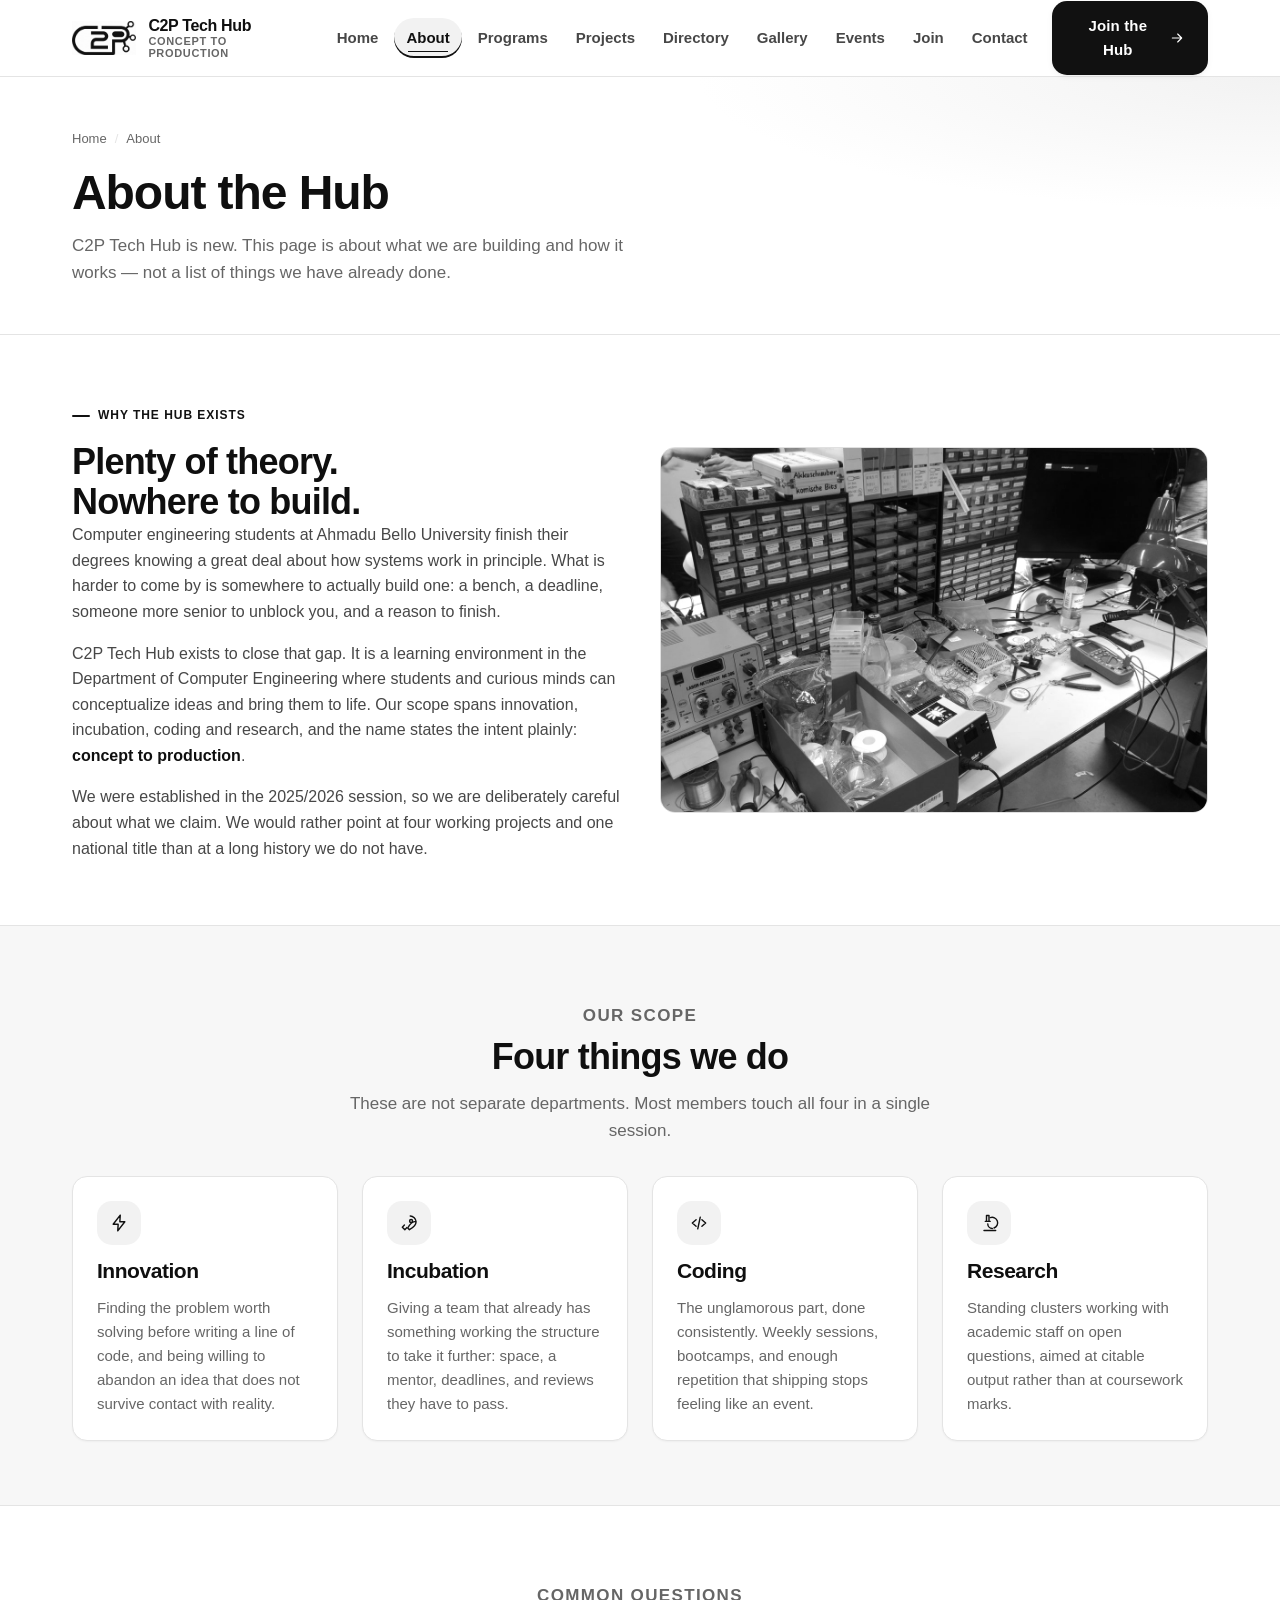
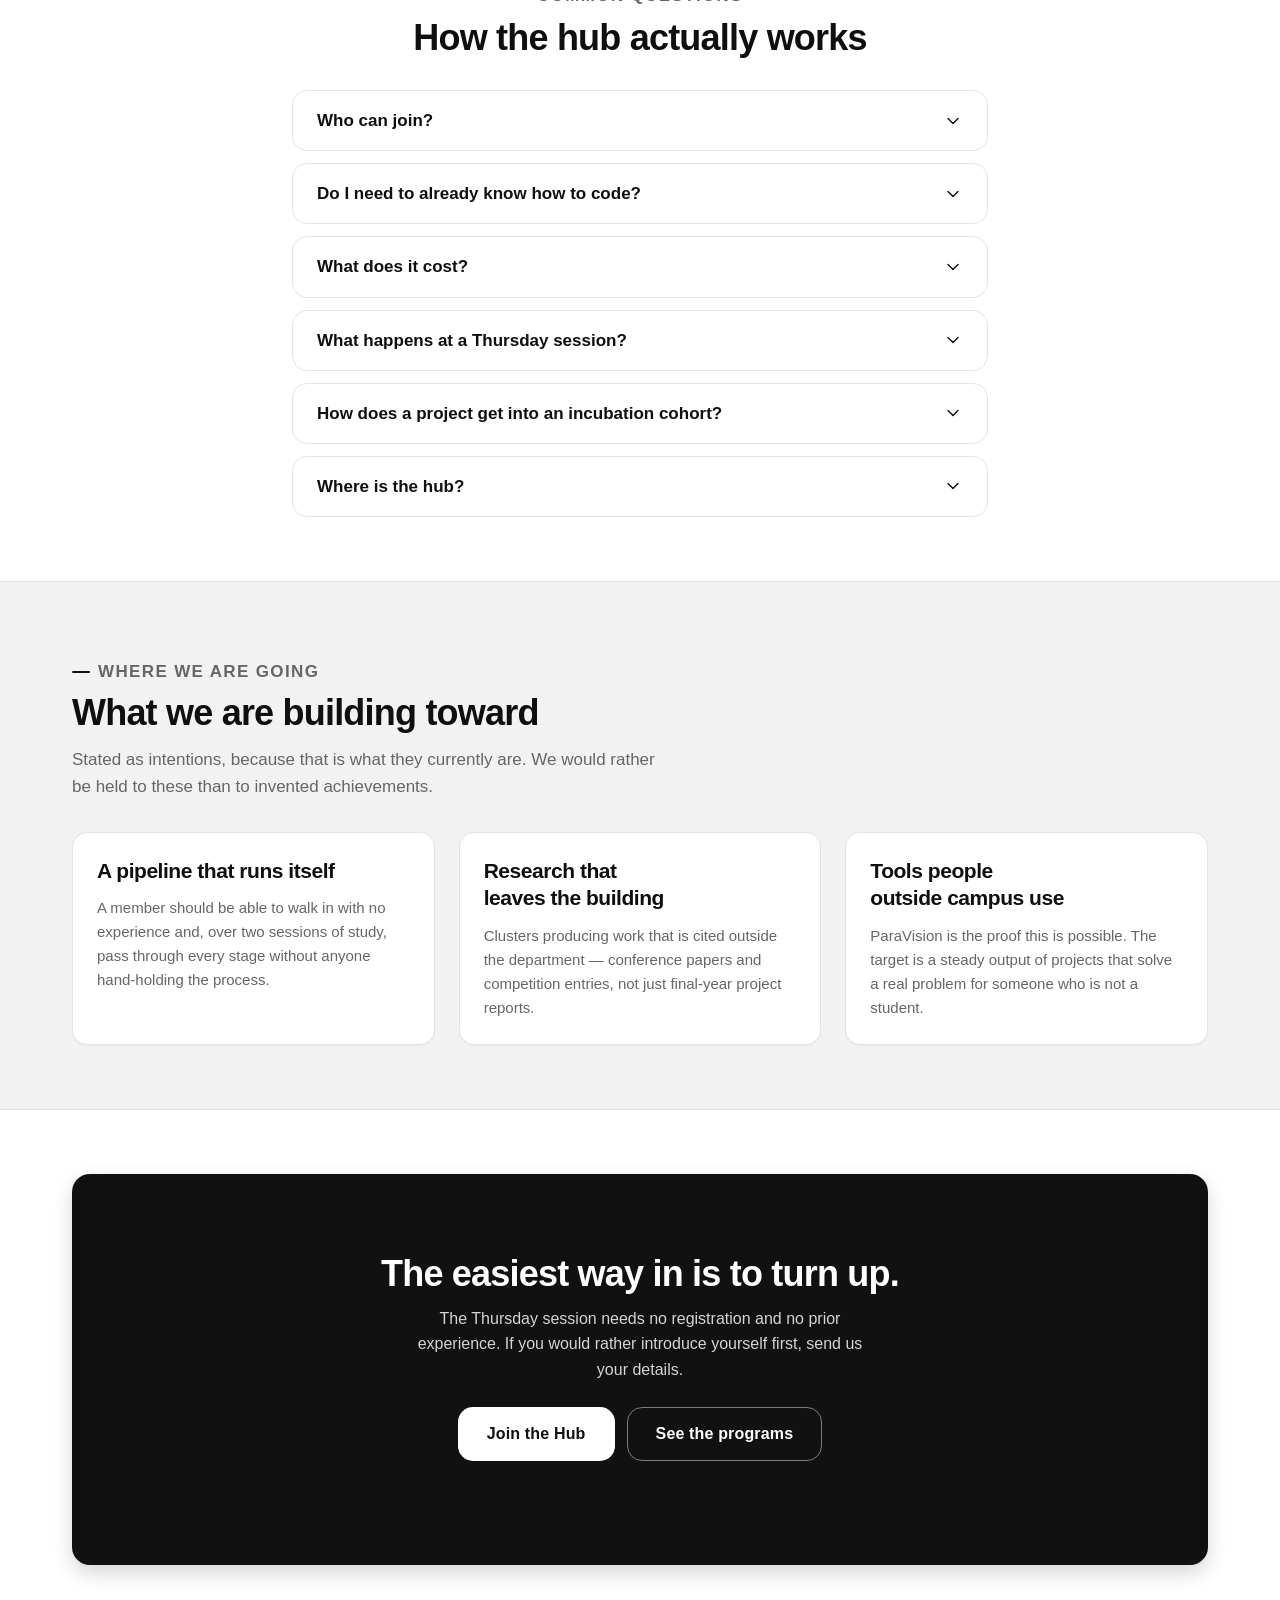
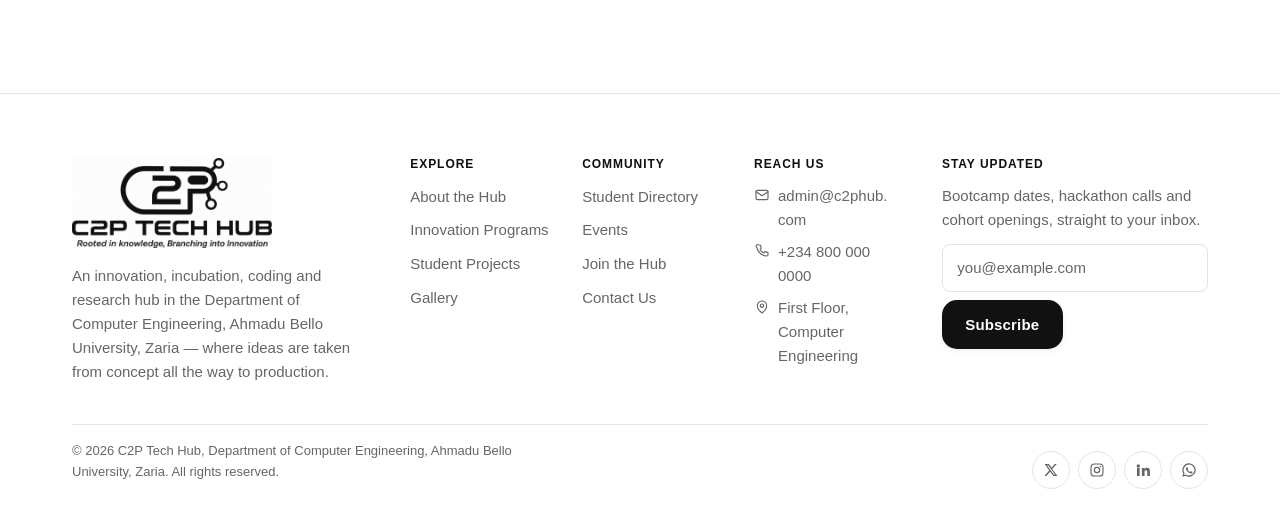
==== c2p-hub/about.html @ 89e0822b "done with my part" ====
<!DOCTYPE html>
<html lang="en">
<head>
  <meta charset="utf-8">
  <meta name="viewport" content="width=device-width, initial-scale=1">
  <title>About the Hub | C2P Tech Hub &mdash; Concept to Production</title>
  <meta name="description" content="C2P Tech Hub is a newly established innovation, incubation, coding and research hub in the Department of Computer Engineering, Ahmadu Bello University, Zaria. Here is what we are building and how it works.">
  <meta name="author" content="C2P Tech Hub, Department of Computer Engineering, Ahmadu Bello University, Zaria">
  <meta name="theme-color" content="#111111">
  <link rel="icon" href="assets/images/C2PLOGO-mark-mono.png" type="image/png">
  <link rel="stylesheet" href="assets/css/reset.css">
  <link rel="stylesheet" href="assets/css/main.css">
  <link rel="stylesheet" href="assets/css/responsive.css">

  <!-- The one permitted script element: a declarative ld+json data island, not executable code. -->
  <script type="application/ld+json">
  {
    "@context": "https://schema.org",
    "@type": "AboutPage",
    "name": "About the C2P Tech Hub",
    "url": "https://c2phub.com/about.html",
    "description": "What the C2P Tech Hub is, why it exists, and how membership works.",
    "isPartOf": {
      "@type": "WebSite",
      "name": "C2P Tech Hub",
      "url": "https://c2phub.com/"
    },
    "about": {
      "@type": "EducationalOrganization",
      "name": "C2P Tech Hub",
      "alternateName": "Concept to Production Tech Hub",
      "foundingDate": "2025-10-17",
      "slogan": "Rooted in knowledge, Branching into Innovation",
      "email": "admin@c2phub.com",
      "parentOrganization": {
        "@type": "CollegeOrUniversity",
        "name": "Ahmadu Bello University, Zaria"
      },
      "address": {
        "@type": "PostalAddress",
        "streetAddress": "Department of Computer Engineering, First Floor",
        "addressLocality": "Zaria",
        "addressRegion": "Kaduna State",
        "addressCountry": "NG"
      }
    }
  }
  </script>
</head>

<body>
  <a class="skip-link" href="#main">Skip to main content</a>

  <!-- ====================== SHARED HEADER / NAVIGATION ====================== -->
  <header class="site-header">
    <div class="container header-inner">

      <a class="brand" href="index.html">
        <img class="brand-mark" src="assets/images/C2PLOGO-mark-mono.png"
             alt="C2P Tech Hub logo mark" width="320" height="169">
        <span class="brand-text">
          <span class="brand-name">C2P Tech Hub</span>
          <span class="brand-tagline">Concept to Production</span>
        </span>
      </a>

      <input class="nav-toggle" type="checkbox" id="nav-toggle">
      <label class="nav-toggle-label" for="nav-toggle">
        <svg class="icon icon-open" viewBox="0 0 24 24" aria-hidden="true" focusable="false">
          <path d="M4 7h16M4 12h16M4 17h16"/>
        </svg>
        <svg class="icon icon-close" viewBox="0 0 24 24" aria-hidden="true" focusable="false">
          <path d="M6 6l12 12M18 6L6 18"/>
        </svg>
        <span class="sr-only">Show or hide the main menu</span>
      </label>

      <nav class="site-nav" aria-label="Primary">
        <ul class="nav-list">
          <li><a class="nav-link" href="index.html">Home</a></li>
          <li><a class="nav-link" href="about.html" aria-current="page">About</a></li>
          <li><a class="nav-link" href="programs.html">Programs</a></li>
          <li><a class="nav-link" href="projects.html">Projects</a></li>
          <li><a class="nav-link" href="directory.html">Directory</a></li>
          <li><a class="nav-link" href="gallery.html">Gallery</a></li>
          <li><a class="nav-link" href="events.html">Events</a></li>
          <li><a class="nav-link" href="join.html">Join</a></li>
          <li><a class="nav-link" href="contact.html">Contact</a></li>
        </ul>
      </nav>

      <a class="btn btn-primary header-cta" href="join.html">
        Join the Hub
        <svg class="icon icon--sm" viewBox="0 0 24 24" aria-hidden="true" focusable="false">
          <path d="M5 12h14M13 6l6 6-6 6"/>
        </svg>
      </a>

    </div>
  </header>

  <main id="main">

    <!-- ============================ PAGE BANNER ============================ -->
    <section class="page-banner" aria-labelledby="page-title">
      <div class="container">
        <nav class="breadcrumb" aria-label="Breadcrumb">
          <ol>
            <li><a href="index.html">Home</a></li>
            <li aria-current="page">About</li>
          </ol>
        </nav>
        <h1 id="page-title">About the Hub</h1>
        <p>
          C2P Tech Hub is new. This page is about what we are building and how it
          works &mdash; not a list of things we have already done.
        </p>
      </div>
    </section>

    <!-- ============================ WHY WE EXIST ============================ -->
    <section class="section" aria-labelledby="why-title">
      <div class="container">
        <div class="split">

          <div class="prose">
            <p class="eyebrow">Why the hub exists</p>
            <h2 id="why-title">Plenty of theory. Nowhere to build.</h2>
            <p>
              Computer engineering students at Ahmadu Bello University finish their
              degrees knowing a great deal about how systems work in principle. What
              is harder to come by is somewhere to actually build one: a bench, a
              deadline, someone more senior to unblock you, and a reason to finish.
            </p>
            <p>
              C2P Tech Hub exists to close that gap. It is a learning environment in
              the Department of Computer Engineering where students and curious minds
              can conceptualize ideas and bring them to life. Our scope spans
              innovation, incubation, coding and research, and the name states the
              intent plainly: <strong>concept to production</strong>.
            </p>
            <p>
              We were established in the 2025/2026 session, so we are deliberately
              careful about what we claim. We would rather point at four working
              projects and one national title than at a long history we do not have.
            </p>
          </div>

          <figure class="feature__media">
            <img loading="lazy" decoding="async" src="assets/images/gallery/gallery-workspace-01.jpg"
                 alt="The C2P Tech Hub workspace on the first floor of the Computer Engineering building, with project benches and shared screens"
                 width="1200" height="800">
          </figure>

        </div>
      </div>
    </section>

    <!-- ============================= FOUR PILLARS ============================= -->
    <section class="section section--sunken" aria-labelledby="pillars-title">
      <div class="container">

        <div class="section-head">
          <p class="eyebrow">Our scope</p>
          <h2 id="pillars-title">Four things we do</h2>
          <p>These are not separate departments. Most members touch all four in a single session.</p>
        </div>

        <div class="grid grid--4">

          <article class="card">
            <div class="card__head">
              <span class="icon-plate" aria-hidden="true">
                <svg class="icon" viewBox="0 0 24 24" focusable="false">
                  <path d="M13.5 2.5L5 13.5h6L10.5 21.5 19 10.5h-6z"/>
                </svg>
              </span>
            </div>
            <h3>Innovation</h3>
            <p>Finding the problem worth solving before writing a line of code, and being willing to abandon an idea that does not survive contact with reality.</p>
          </article>

          <article class="card">
            <div class="card__head">
              <span class="icon-plate" aria-hidden="true">
                <svg class="icon" viewBox="0 0 24 24" focusable="false">
                  <path d="M13.5 3.5c3.4 0 7 3.6 7 7 0 4.5-5.2 8-8 9.5l-2-2c1.5-2.8 5-8 9.5-8"/>
                  <circle cx="14.5" cy="9.5" r="1.8"/>
                  <path d="M6.5 14.5L4 17l3 3 2.5-2.5"/>
                </svg>
              </span>
            </div>
            <h3>Incubation</h3>
            <p>Giving a team that already has something working the structure to take it further: space, a mentor, deadlines, and reviews they have to pass.</p>
          </article>

          <article class="card">
            <div class="card__head">
              <span class="icon-plate" aria-hidden="true">
                <svg class="icon" viewBox="0 0 24 24" focusable="false">
                  <path d="M8.5 8L4 12l4.5 4M15.5 8l4.5 4-4.5 4M13.5 5l-3 14"/>
                </svg>
              </span>
            </div>
            <h3>Coding</h3>
            <p>The unglamorous part, done consistently. Weekly sessions, bootcamps, and enough repetition that shipping stops feeling like an event.</p>
          </article>

          <article class="card">
            <div class="card__head">
              <span class="icon-plate" aria-hidden="true">
                <svg class="icon" viewBox="0 0 24 24" focusable="false">
                  <path d="M9 3h3v7H9zM7.5 10h6M6 21h14"/>
                  <path d="M10.5 13a5.5 5.5 0 0 0 5.5 5.5"/>
                  <path d="M13.5 5.5A6.5 6.5 0 0 1 18 18"/>
                </svg>
              </span>
            </div>
            <h3>Research</h3>
            <p>Standing clusters working with academic staff on open questions, aimed at citable output rather than at coursework marks.</p>
          </article>

        </div>

      </div>
    </section>

    <!-- ====================== ACCORDION: HOW IT WORKS ====================== -->
    <section class="section" aria-labelledby="faq-title">
      <div class="container container--narrow">

        <div class="section-head">
          <p class="eyebrow">Common questions</p>
          <h2 id="faq-title">How the hub actually works</h2>
        </div>

        <!-- CSS-only component 2 of 4: native <details>/<summary> accordion, no JavaScript. -->
        <div class="accordion">

          <details class="accordion__item">
            <summary class="accordion__summary">
              Who can join?
              <svg class="icon chevron" viewBox="0 0 24 24" aria-hidden="true" focusable="false">
                <path d="M6 9l6 6 6-6"/>
              </svg>
            </summary>
            <div class="accordion__panel">
              <p>
                Any student of Ahmadu Bello University, at any level from 100L
                upward. The hub sits inside the Department of Computer Engineering
                but membership is not restricted to it &mdash; we currently have
                members from Computer Science, Electrical and Electronics
                Engineering, and Mechatronics Engineering.
              </p>
            </div>
          </details>

          <details class="accordion__item">
            <summary class="accordion__summary">
              Do I need to already know how to code?
              <svg class="icon chevron" viewBox="0 0 24 24" aria-hidden="true" focusable="false">
                <path d="M6 9l6 6 6-6"/>
              </svg>
            </summary>
            <div class="accordion__panel">
              <p>
                No. The introductory bootcamp tracks assume nothing, and the weekly
                Thursday session has no prerequisite at all. What we do ask for is
                that you keep turning up &mdash; consistency matters far more here
                than what you already know.
              </p>
            </div>
          </details>

          <details class="accordion__item">
            <summary class="accordion__summary">
              What does it cost?
              <svg class="icon chevron" viewBox="0 0 24 24" aria-hidden="true" focusable="false">
                <path d="M6 9l6 6 6-6"/>
              </svg>
            </summary>
            <div class="accordion__panel">
              <p>
                Membership is free. Development boards and shared machines are
                provided for bootcamps and are used in pairs. If a project needs
                components beyond what the hub stocks, that is discussed with the
                team and the department case by case.
              </p>
            </div>
          </details>

          <details class="accordion__item">
            <summary class="accordion__summary">
              What happens at a Thursday session?
              <svg class="icon chevron" viewBox="0 0 24 24" aria-hidden="true" focusable="false">
                <path d="M6 9l6 6 6-6"/>
              </svg>
            </summary>
            <div class="accordion__panel">
              <p>
                Very little ceremony. People arrive, say what they are stuck on, and
                get on with it. Some members are working through problem sets, some
                are pairing on a project, and senior members move between tables. It
                runs for two hours and there is no register.
              </p>
            </div>
          </details>

          <details class="accordion__item">
            <summary class="accordion__summary">
              How does a project get into an incubation cohort?
              <svg class="icon chevron" viewBox="0 0 24 24" aria-hidden="true" focusable="false">
                <path d="M6 9l6 6 6-6"/>
              </svg>
            </summary>
            <div class="accordion__panel">
              <p>
                You need something that already works, however roughly, and a team
                that will still be there in four months. Most cohort places go to
                teams that did well at a hackathon or finished a strong bootcamp
                project. Eight teams are taken per cohort, and places are lost if
                milestone reviews are missed.
              </p>
            </div>
          </details>

          <details class="accordion__item">
            <summary class="accordion__summary">
              Where is the hub?
              <svg class="icon chevron" viewBox="0 0 24 24" aria-hidden="true" focusable="false">
                <path d="M6 9l6 6 6-6"/>
              </svg>
            </summary>
            <div class="accordion__panel">
              <p>
                First floor of the Department of Computer Engineering, Ahmadu Bello
                University, Zaria. Full directions and contact details are on the
                <a class="text-link" href="contact.html">contact page</a>.
              </p>
            </div>
          </details>

        </div>

      </div>
    </section>

    <!-- ========================== WHAT WE ARE BUILDING ========================== -->
    <section class="section section--tinted" aria-labelledby="building-title">
      <div class="container">

        <div class="section-head section-head--left">
          <p class="eyebrow">Where we are going</p>
          <h2 id="building-title">What we are building toward</h2>
          <p>
            Stated as intentions, because that is what they currently are. We would
            rather be held to these than to invented achievements.
          </p>
        </div>

        <div class="grid grid--3">

          <article class="card">
            <h3>A pipeline that runs itself</h3>
            <p>A member should be able to walk in with no experience and, over two sessions of study, pass through every stage without anyone hand-holding the process.</p>
          </article>

          <article class="card">
            <h3>Research that leaves the building</h3>
            <p>Clusters producing work that is cited outside the department &mdash; conference papers and competition entries, not just final-year project reports.</p>
          </article>

          <article class="card">
            <h3>Tools people outside campus use</h3>
            <p>ParaVision is the proof this is possible. The target is a steady output of projects that solve a real problem for someone who is not a student.</p>
          </article>

        </div>

      </div>
    </section>

    <!-- ============================= CTA BAND ============================= -->
    <section class="section" aria-labelledby="cta-title">
      <div class="container">
        <div class="cta-band">
          <h2 id="cta-title">The easiest way in is to turn up.</h2>
          <p>
            The Thursday session needs no registration and no prior experience. If
            you would rather introduce yourself first, send us your details.
          </p>
          <p class="cluster">
            <a class="btn btn-inverse btn--lg" href="join.html">Join the Hub</a>
            <a class="btn btn-outline-inverse btn--lg" href="programs.html">See the programs</a>
          </p>
        </div>
      </div>
    </section>

  </main>

  <!-- ============================ SHARED FOOTER ============================ -->
  <footer class="site-footer">
    <div class="container">

      <div class="footer-top">

        <div class="footer-brand">
          <a href="index.html">
            <img class="footer-logo" src="assets/images/C2PLOGO-mono.png"
                 alt="C2P Tech Hub &mdash; Rooted in knowledge, Branching into Innovation"
                 width="900" height="405">
          </a>
          <p>
            An innovation, incubation, coding and research hub in the Department
            of Computer Engineering, Ahmadu Bello University, Zaria &mdash; where
            ideas are taken from concept all the way to production.
          </p>
        </div>

        <div class="footer-nav-groups">

          <div class="footer-group">
            <h2>Explore</h2>
            <ul>
              <li><a href="about.html">About the Hub</a></li>
              <li><a href="programs.html">Innovation Programs</a></li>
              <li><a href="projects.html">Student Projects</a></li>
              <li><a href="gallery.html">Gallery</a></li>
            </ul>
          </div>

          <div class="footer-group">
            <h2>Community</h2>
            <ul>
              <li><a href="directory.html">Student Directory</a></li>
              <li><a href="events.html">Events</a></li>
              <li><a href="join.html">Join the Hub</a></li>
              <li><a href="contact.html">Contact Us</a></li>
            </ul>
          </div>

          <div class="footer-group">
            <h2>Reach Us</h2>
            <ul>
              <li>
                <a href="mailto:admin@c2phub.com">
                  <svg class="icon icon--sm" viewBox="0 0 24 24" aria-hidden="true" focusable="false">
                    <rect x="3" y="5" width="18" height="14" rx="2"/>
                    <path d="M3 7l9 6 9-6"/>
                  </svg>
                  admin@c2phub.com
                </a>
              </li>
              <li>
                <a href="tel:+2348000000000">
                  <svg class="icon icon--sm" viewBox="0 0 24 24" aria-hidden="true" focusable="false">
                    <path d="M6.5 3h3l1.5 5-2 1.5a12 12 0 0 0 5.5 5.5L16 13l5 1.5v3a2 2 0 0 1-2.2 2A16.5 16.5 0 0 1 4 6.2 2 2 0 0 1 6.5 3z"/>
                  </svg>
                  +234 800 000 0000
                </a>
              </li>
              <li>
                <a href="contact.html">
                  <svg class="icon icon--sm" viewBox="0 0 24 24" aria-hidden="true" focusable="false">
                    <path d="M12 21s7-5.6 7-11a7 7 0 1 0-14 0c0 5.4 7 11 7 11z"/>
                    <circle cx="12" cy="10" r="2.5"/>
                  </svg>
                  First Floor, Computer Engineering
                </a>
              </li>
            </ul>
          </div>

        </div>

        <div class="footer-subscribe">
          <h2>Stay Updated</h2>
          <p>Bootcamp dates, hackathon calls and cohort openings, straight to your inbox.</p>
          <form class="inline-form" action="mailto:admin@c2phub.com" method="post"
                enctype="text/plain" aria-label="Subscribe to C2P Tech Hub updates">
            <label class="sr-only" for="footer-email">Your email address</label>
            <input class="input" type="email" id="footer-email" name="subscriber_email"
                   placeholder="you@example.com" required>
            <button class="btn btn-primary" type="submit">Subscribe</button>
          </form>
        </div>

      </div>

      <div class="footer-bottom">
        <p>&copy; 2026 C2P Tech Hub, Department of Computer Engineering, Ahmadu Bello University, Zaria. All rights reserved.</p>

        <ul class="social-list">
          <li>
            <a href="https://x.com/c2ptechhub" title="C2P Tech Hub on X">
              <span class="sr-only">C2P Tech Hub on X (placeholder handle)</span>
              <svg class="icon icon--sm icon--filled" viewBox="0 0 24 24" aria-hidden="true" focusable="false">
                <path d="M17.5 3h3.1l-6.8 7.8L21.8 21h-6.2l-4.9-6.3L5.1 21H2l7.3-8.3L2.4 3h6.4l4.4 5.8L17.5 3zm-1.1 16.1h1.7L7.7 4.8H5.9l10.5 14.3z"/>
              </svg>
            </a>
          </li>
          <li>
            <a href="https://instagram.com/c2ptechhub" title="C2P Tech Hub on Instagram">
              <span class="sr-only">C2P Tech Hub on Instagram (placeholder handle)</span>
              <svg class="icon icon--sm" viewBox="0 0 24 24" aria-hidden="true" focusable="false">
                <rect x="3" y="3" width="18" height="18" rx="5"/>
                <circle cx="12" cy="12" r="4"/>
                <circle cx="17.2" cy="6.8" r="1.1" fill="currentColor" stroke="none"/>
              </svg>
            </a>
          </li>
          <li>
            <a href="https://linkedin.com/company/c2p-tech-hub" title="C2P Tech Hub on LinkedIn">
              <span class="sr-only">C2P Tech Hub on LinkedIn (placeholder handle)</span>
              <svg class="icon icon--sm icon--filled" viewBox="0 0 24 24" aria-hidden="true" focusable="false">
                <path d="M4.98 3.5a2.5 2.5 0 1 1 0 5 2.5 2.5 0 0 1 0-5zM3 9h4v12H3V9zm7 0h3.8v1.7h.05c.53-.95 1.83-1.95 3.77-1.95 4.03 0 4.78 2.5 4.78 5.76V21h-4v-5.6c0-1.34-.03-3.06-1.9-3.06-1.9 0-2.2 1.45-2.2 2.96V21h-4V9z"/>
              </svg>
            </a>
          </li>
          <li>
            <a href="https://wa.me/2348000000000" title="C2P Tech Hub on WhatsApp">
              <span class="sr-only">C2P Tech Hub on WhatsApp (placeholder number)</span>
              <svg class="icon icon--sm icon--filled" viewBox="0 0 24 24" aria-hidden="true" focusable="false">
                <path d="M12 2a10 10 0 0 0-8.6 15.05L2 22l5.1-1.33A10 10 0 1 0 12 2zm0 1.9a8.1 8.1 0 1 1-4.13 15.07l-.3-.18-3.02.79.8-2.94-.19-.31A8.1 8.1 0 0 1 12 3.9zm-3.1 4.1c-.16 0-.42.06-.64.3-.22.24-.85.83-.85 2.02s.87 2.34 1 2.5c.12.16 1.7 2.7 4.17 3.68 2.06.81 2.48.65 2.93.61.45-.04 1.45-.59 1.65-1.17.2-.57.2-1.06.14-1.16-.06-.1-.22-.16-.46-.28-.24-.12-1.45-.71-1.67-.79-.22-.08-.39-.12-.55.12-.16.24-.63.79-.77.95-.14.16-.28.18-.52.06-.24-.12-1.03-.38-1.96-1.21-.72-.65-1.21-1.45-1.35-1.69-.14-.24-.02-.37.1-.49.11-.11.24-.28.36-.42.12-.14.16-.24.24-.4.08-.16.04-.3-.02-.42-.06-.12-.54-1.32-.74-1.8-.19-.46-.39-.4-.54-.41h-.46z"/>
              </svg>
            </a>
          </li>
        </ul>
      </div>

    </div>
  </footer>

</body>
</html>
---- c2p-hub/assets/css/main.css ----
/* C2P Hub - main.css. Hand-written CSS3, mobile-first; enhancements in responsive.css. */

/* 01. DESIGN TOKENS - monochrome; read --color-blue-* as the accent role, not a hue. */

:root {
  /* --- Accent (the single filled colour) -------------------------------- */
  --color-white: #ffffff;
  --color-blue: #111111;          /* near-black — 18.88:1 on white (AAA)       */
  --color-blue-hover: #2f2f2f;    /* charcoal step for hover on solid fills   */
  --color-blue-active: #000000;   /* true black for active / pressed          */
  --color-blue-tint: #f2f2f2;     /* light wash — section & hover backgrounds */
  --color-blue-tint-strong: #e0e0e0; /* borders and dividers inside washes    */

  /* --- Neutrals --------------------------------------------------------- */
  --color-ink: #0f0f0f;           /* headings — 19.17:1 on white              */
  --color-body: #474747;          /* body copy — 9.29:1 on white (AAA)        */
  /* Must clear 4.5:1 on white, surface wash and tint: 5.74 / 5.36 / 5.13 respectively. */
  --color-muted: #666666;         /* muted labels — AA on every ground it uses */
  --color-border: #e4e4e4;        /* hairline borders                          */
  --color-surface: #f7f7f7;       /* off-white page washes                     */

  /* Validation colour: the one exception to monochrome, because it signals state. */
  --color-danger: #a3231c;        /* invalid — 7.46:1 on white (AAA) */
  --color-danger-ring: rgba(163, 35, 28, 0.14);
  --color-success: #176b40;       /* valid — 6.53:1 on white (AA)    */

  /* --- Semantic surfaces ------------------------------------------------ */
  --surface-page: var(--color-white);
  --surface-raised: var(--color-white);
  --surface-sunken: var(--color-surface);
  --surface-brand: var(--color-blue);

  /* --- Typography ------------------------------------------------------- */
  --font-sans:
    -apple-system, BlinkMacSystemFont, "Segoe UI", Roboto, "Helvetica Neue",
    Arial, "Noto Sans", sans-serif, "Apple Color Emoji", "Segoe UI Emoji";
  --font-mono:
    ui-monospace, SFMono-Regular, "SF Mono", Consolas, "Liberation Mono",
    Menlo, monospace;

  /* Mobile-first type scale, ~1.22 ratio. Scaled up in responsive.css. */
  --fs-eyebrow: 0.75rem;   /* 12px */
  --fs-xs: 0.8125rem;      /* 13px */
  --fs-sm: 0.9375rem;      /* 15px */
  --fs-base: 1rem;         /* 16px */
  --fs-md: 1.0625rem;      /* 17px */
  --fs-lg: 1.25rem;        /* 20px */
  --fs-xl: 1.5rem;         /* 24px */
  --fs-2xl: 1.875rem;      /* 30px */
  --fs-3xl: 2.25rem;       /* 36px */
  --fs-4xl: 2.625rem;      /* 42px */

  --lh-tight: 1.12;
  --lh-snug: 1.3;
  --lh-normal: 1.6;
  --lh-relaxed: 1.75;

  --tracking-tight: -0.022em;
  --tracking-normal: 0;
  --tracking-wide: 0.08em;

  /* --- Spacing scale (4px base) ---------------------------------------- */
  --space-1: 0.25rem;
  --space-2: 0.5rem;
  --space-3: 0.75rem;
  --space-4: 1rem;
  --space-5: 1.5rem;
  --space-6: 2rem;
  --space-7: 2.5rem;
  --space-8: 3rem;
  --space-9: 4rem;
  --space-10: 5rem;
  --space-11: 6rem;

  /* --- Radii ------------------------------------------------------------ */
  /* 15px is the anchor radius; nothing is a full pill any more. */
  --radius-btn: 15px;             /* buttons, inputs, anything interactive     */
  --radius-sm: 8px;
  --radius-md: 15px;
  --radius-lg: 18px;
  --radius-xl: 22px;
  --radius-pill: 999px;           /* retained for genuinely circular elements  */

  /* Light neutral-black shadows - hairlines carry the structure, not elevation. */
  --shadow-xs: 0 1px 2px rgba(0, 0, 0, 0.04);
  --shadow-sm: 0 2px 6px rgba(0, 0, 0, 0.05), 0 1px 2px rgba(0, 0, 0, 0.03);
  --shadow-md: 0 8px 20px rgba(0, 0, 0, 0.06), 0 2px 5px rgba(0, 0, 0, 0.03);
  --shadow-lg: 0 20px 44px rgba(0, 0, 0, 0.09), 0 4px 10px rgba(0, 0, 0, 0.04);
  --shadow-brand: 0 8px 20px rgba(0, 0, 0, 0.16);

  /* Restrained: transform/opacity only; section 16 disables it under reduced-motion. */
  --ease: cubic-bezier(0.4, 0, 0.2, 1);
  --ease-out: cubic-bezier(0.16, 1, 0.3, 1);  /* soft decelerate for entrances */
  --speed-fast: 120ms;
  --speed: 200ms;
  --speed-slow: 320ms;
  --speed-reveal: 620ms;          /* scroll-in / load-in reveals               */
  --lift: -3px;                   /* the one hover-lift distance, used by all  */

  /* --- Layout ----------------------------------------------------------- */
  --container-max: 1200px;
  --container-narrow: 760px;
  --gutter: var(--space-4);
  --header-height: 68px;

  /* --- Focus ring ------------------------------------------------------- */
  --focus-ring: 3px solid var(--color-blue);
  --focus-offset: 3px;
}

/* 02. BASE ELEMENTS & TYPOGRAPHY */

body {
  font-family: var(--font-sans);
  font-size: var(--fs-base);
  line-height: var(--lh-normal);
  color: var(--color-body);
  background-color: var(--surface-page);
  overflow-x: hidden;
}

h1, h2, h3, h4, h5, h6 {
  color: var(--color-ink);
  font-weight: 700;
  line-height: var(--lh-snug);
  letter-spacing: var(--tracking-tight);
  text-wrap: balance;
}

h1 {
  font-size: var(--fs-3xl);
  line-height: var(--lh-tight);
  font-weight: 800;
}

h2 {
  font-size: var(--fs-2xl);
  line-height: var(--lh-tight);
}

h3 { font-size: var(--fs-xl); }
h4 { font-size: var(--fs-lg); }
h5 { font-size: var(--fs-md); }

h6 {
  font-size: var(--fs-eyebrow);
  font-weight: 700;
  letter-spacing: var(--tracking-wide);
  text-transform: uppercase;
  color: var(--color-blue);
}

p {
  margin-bottom: var(--space-4);
  max-width: 68ch;
}

p:last-child {
  margin-bottom: 0;
}

strong { font-weight: 650; color: var(--color-ink); }

small { font-size: var(--fs-xs); }

code, kbd, samp, pre {
  font-family: var(--font-mono);
  font-size: 0.9em;
}

code {
  background: var(--color-blue-tint);
  color: var(--color-blue-active);
  padding: 0.1em 0.4em;
  border-radius: var(--radius-sm);
}

/* reset.css strips anchor styling, so inline links must restate colour and underline. */
.prose a,
a.text-link,
.hint a,
.form-note a,
.data-note a,
.detail-list dd a,
.accordion__panel a,
.data-table td a,
.data-table th a {
  color: var(--color-blue);
  text-decoration: underline;
  text-underline-offset: 0.18em;
  text-decoration-thickness: 1px;
  transition: color var(--speed) var(--ease);
}

.prose a:hover,
a.text-link:hover,
.hint a:hover,
.form-note a:hover,
.data-note a:hover,
.detail-list dd a:hover,
.accordion__panel a:hover,
.data-table td a:hover,
.data-table th a:hover {
  color: var(--color-blue-active);
  text-decoration-thickness: 2px;
}

hr {
  border: 0;
  border-top: 1px solid var(--color-border);
  margin: var(--space-7) 0;
}

blockquote {
  border-left: 3px solid var(--color-blue);
  padding-left: var(--space-4);
  font-size: var(--fs-md);
  color: var(--color-ink);
}

/* Global focus visibility — never removed, only restyled. */
:focus-visible {
  outline: var(--focus-ring);
  outline-offset: var(--focus-offset);
  border-radius: var(--radius-sm);
}

::selection {
  background: var(--color-blue);
  color: var(--color-white);
}

/* The sticky header would cover fragment targets, so each reserves its height. */
[id] {
  scroll-margin-top: calc(var(--header-height) + var(--space-4));
}

/* The fixed-position lightbox must not inherit that offset. */
.lightbox[id] {
  scroll-margin-top: 0;
}

/* 03. LAYOUT PRIMITIVES */

.container {
  width: 100%;
  max-width: var(--container-max);
  margin-inline: auto;
  padding-inline: var(--gutter);
}

.container--narrow {
  max-width: var(--container-narrow);
}

.section {
  padding-block: var(--space-8);
}

.section--tight { padding-block: var(--space-7); }
.section--loose { padding-block: var(--space-9); }

.section--sunken {
  background: var(--surface-sunken);
  border-block: 1px solid var(--color-border);
}

.section--tinted {
  background: var(--color-blue-tint);
  border-block: 1px solid var(--color-blue-tint-strong);
}

.section--brand {
  background: var(--surface-brand);
  color: rgba(255, 255, 255, 0.82);
}

.section--brand h1,
.section--brand h2,
.section--brand h3,
.section--brand h4 {
  color: var(--color-white);
}

.section--brand h6 {
  color: rgba(255, 255, 255, 0.72);
}

/* Section heading block — eyebrow + title + lede, centred by default. */
.section-head {
  margin-bottom: var(--space-6);
  text-align: center;
}

.section-head--left {
  text-align: left;
}

.section-head .eyebrow {
  margin-bottom: var(--space-2);
}

.section-head p {
  color: var(--color-muted);
  font-size: var(--fs-md);
  margin-inline: auto;
  margin-top: var(--space-3);
  max-width: 62ch;
}

.section-head--left p {
  margin-inline: 0;
}

.eyebrow {
  display: inline-flex;
  align-items: center;
  gap: var(--space-2);
  font-size: var(--fs-eyebrow);
  font-weight: 700;
  letter-spacing: var(--tracking-wide);
  text-transform: uppercase;
  color: var(--color-blue);
}

.eyebrow::before {
  content: "";
  width: 18px;
  height: 2px;
  background: var(--color-blue);
  border-radius: var(--radius-pill);
}

.section-head:not(.section-head--left) .eyebrow::before {
  display: none;
}

/* Generic auto-fitting grid used by most card collections. */
.grid {
  display: grid;
  gap: var(--space-4);
  grid-template-columns: 1fr;
}

.stack > * + * {
  margin-top: var(--space-4);
}

.cluster {
  display: flex;
  flex-wrap: wrap;
  gap: var(--space-3);
  align-items: center;
}

.cluster--center {
  justify-content: center;
}

/* 04. ACCESSIBILITY HELPERS */

.sr-only {
  position: absolute;
  width: 1px;
  height: 1px;
  padding: 0;
  margin: -1px;
  overflow: hidden;
  clip: rect(0 0 0 0);
  clip-path: inset(50%);
  white-space: nowrap;
  border: 0;
}

.skip-link {
  position: absolute;
  top: -100px;
  left: var(--space-4);
  z-index: 100;
  background: var(--color-blue);
  color: var(--color-white);
  padding: var(--space-3) var(--space-4);
  border-radius: 0 0 var(--radius-md) var(--radius-md);
  font-weight: 600;
  transition: top var(--speed) var(--ease);
}

.skip-link:focus {
  top: 0;
}

/* Consistent inline-SVG icon sizing. Icons inherit colour from their parent. */
.icon {
  width: 20px;
  height: 20px;
  flex: none;
  stroke: currentColor;
  fill: none;
  stroke-width: 1.7;
  stroke-linecap: round;
  stroke-linejoin: round;
}

.icon--sm { width: 16px; height: 16px; }
.icon--lg { width: 26px; height: 26px; }
.icon--filled { fill: currentColor; stroke: none; }

/* Round tinted plate that many icons sit on. */
.icon-plate {
  display: inline-flex;
  align-items: center;
  justify-content: center;
  width: 44px;
  height: 44px;
  border-radius: var(--radius-md);
  background: var(--color-blue-tint);
  color: var(--color-blue);
  flex: none;
  transition: background var(--speed) var(--ease), color var(--speed) var(--ease);
}

.icon-plate--solid {
  background: var(--color-blue);
  color: var(--color-white);
}

.icon-plate--sm {
  width: 34px;
  height: 34px;
  border-radius: var(--radius-sm);
}

/* 05. BUTTONS & PILLS */

.btn {
  position: relative;
  display: inline-flex;
  align-items: center;
  justify-content: center;
  gap: var(--space-2);
  padding: 0.72rem 1.4rem;
  border-radius: var(--radius-btn);
  font-size: var(--fs-sm);
  font-weight: 600;
  letter-spacing: 0.01em;
  border: 1px solid transparent;
  cursor: pointer;
  text-align: center;
  transition:
    background-color var(--speed) var(--ease),
    border-color var(--speed) var(--ease),
    color var(--speed) var(--ease),
    box-shadow var(--speed) var(--ease),
    transform var(--speed) var(--ease);
}

/* The arrow slides on hover: smallest cue that the control leads somewhere. */
.btn .icon {
  transition: transform var(--speed) var(--ease);
}

.btn:hover .icon {
  transform: translateX(3px);
}

.btn:active {
  transform: translateY(1px);
  transition-duration: var(--speed-fast);
}

.btn:active .icon {
  transform: translateX(1px);
}

.btn-primary {
  background: var(--color-blue);
  color: var(--color-white);
  box-shadow: var(--shadow-sm);
}

.btn-primary:hover {
  background: var(--color-blue-hover);
  box-shadow: var(--shadow-brand);
  transform: translateY(var(--lift));
}

.btn-primary:active {
  background: var(--color-blue-active);
  box-shadow: none;
  transform: translateY(1px);
}

.btn-secondary {
  background: var(--color-white);
  color: var(--color-blue);
  border-color: var(--color-blue-tint-strong);
  box-shadow: var(--shadow-xs);
}

.btn-secondary:hover {
  background: var(--color-blue-tint);
  border-color: var(--color-blue);
  transform: translateY(var(--lift));
  box-shadow: var(--shadow-sm);
}

.btn-secondary:active {
  background: var(--color-blue-tint-strong);
}

.btn-ghost {
  background: transparent;
  color: var(--color-blue);
  padding-inline: var(--space-2);
}

.btn-ghost:hover {
  color: var(--color-blue-active);
  gap: var(--space-3);
}

.btn-inverse {
  background: var(--color-white);
  color: var(--color-blue);
}

.btn-inverse:hover {
  background: var(--color-blue-tint);
  transform: translateY(var(--lift));
}

.btn-outline-inverse {
  background: transparent;
  color: var(--color-white);
  border-color: rgba(255, 255, 255, 0.45);
}

.btn-outline-inverse:hover {
  background: rgba(255, 255, 255, 0.12);
  border-color: var(--color-white);
}

.btn--block {
  width: 100%;
}

.btn--lg {
  padding: 0.85rem 1.75rem;
  font-size: var(--fs-base);
}

/* Small status / category pills */
.tag {
  display: inline-flex;
  align-items: center;
  gap: var(--space-1);
  padding: 0.25rem 0.7rem;
  border-radius: var(--radius-sm);
  font-size: var(--fs-xs);
  font-weight: 600;
  background: var(--color-blue-tint);
  color: var(--color-blue-active);
  border: 1px solid var(--color-blue-tint-strong);
  white-space: nowrap;
}

.tag--solid {
  background: var(--color-blue);
  color: var(--color-white);
  border-color: var(--color-blue);
}

.tag--quiet {
  background: var(--color-surface);
  color: var(--color-muted);
  border-color: var(--color-border);
}

.tag--placeholder {
  background: repeating-linear-gradient(
    -45deg,
    var(--color-surface),
    var(--color-surface) 6px,
    var(--color-blue-tint) 6px,
    var(--color-blue-tint) 12px
  );
  color: var(--color-muted);
  border-style: dashed;
  border-color: var(--color-muted);
}

/* 06. HEADER, BRAND, PRIMARY NAVIGATION - the mobile menu is the CSS checkbox hack. */

.site-header {
  position: sticky;
  top: 0;
  z-index: 50;
  background: rgba(255, 255, 255, 0.92);
  backdrop-filter: saturate(1.4) blur(10px);
  border-bottom: 1px solid var(--color-border);
}

.header-inner {
  display: flex;
  align-items: center;
  gap: var(--space-3);
  min-height: var(--header-height);
  position: relative;
}

.brand {
  display: inline-flex;
  align-items: center;
  gap: var(--space-3);
  margin-right: auto;
  border-radius: var(--radius-sm);
}

/* A landscape mark (~1.9:1), so sized by height and left to find its own width. */
.brand-mark {
  height: 34px;
  width: auto;
  object-fit: contain;
}

.brand-text {
  display: flex;
  flex-direction: column;
  line-height: 1.1;
}

.brand-name {
  font-size: var(--fs-base);
  font-weight: 800;
  letter-spacing: var(--tracking-tight);
  color: var(--color-ink);
}

.brand-tagline {
  font-size: 0.6875rem;
  font-weight: 600;
  letter-spacing: 0.06em;
  text-transform: uppercase;
  color: var(--color-muted);
}

/* --- The toggle ------------------------------------------------------- */

.nav-toggle {
  position: absolute;
  width: 1px;
  height: 1px;
  opacity: 0;
  pointer-events: none;
}

.nav-toggle-label {
  display: inline-flex;
  align-items: center;
  justify-content: center;
  width: 42px;
  height: 42px;
  border-radius: var(--radius-sm);
  border: 1px solid var(--color-border);
  color: var(--color-blue);
  background: var(--color-white);
  cursor: pointer;
  transition: background var(--speed) var(--ease), border-color var(--speed) var(--ease);
}

.nav-toggle-label:hover {
  background: var(--color-blue-tint);
  border-color: var(--color-blue);
}

/* Keyboard users still get a ring even though the input itself is hidden. */
.nav-toggle:focus-visible + .nav-toggle-label {
  outline: var(--focus-ring);
  outline-offset: var(--focus-offset);
}

.nav-toggle-label .icon-close,
.nav-toggle:checked + .nav-toggle-label .icon-open {
  display: none;
}

.nav-toggle:checked + .nav-toggle-label .icon-close {
  display: block;
}

/* --- The panel -------------------------------------------------------- */

.site-nav {
  position: absolute;
  top: calc(100% + 1px);
  left: 0;
  right: 0;
  background: var(--color-white);
  border-bottom: 1px solid var(--color-border);
  box-shadow: var(--shadow-md);
  /* Collapsed by default on small screens. */
  display: none;
}

.nav-toggle:checked ~ .site-nav {
  display: block;
}

.nav-list {
  display: flex;
  flex-direction: column;
  padding: var(--space-3) var(--gutter) var(--space-4);
  gap: 2px;
}

.nav-link {
  display: block;
  padding: var(--space-3) var(--space-3);
  border-radius: var(--radius-sm);
  font-size: var(--fs-sm);
  font-weight: 600;
  color: var(--color-body);
  transition: background var(--speed) var(--ease), color var(--speed) var(--ease);
}

.nav-link:hover {
  background: var(--color-blue-tint);
  color: var(--color-blue);
}

.nav-link:active {
  background: var(--color-blue-tint-strong);
}

/* Driven by aria-current, so styling and accessibility semantics cannot drift apart. */
.nav-link[aria-current="page"] {
  color: var(--color-blue);
  background: var(--color-blue-tint);
}

.header-cta {
  display: none;
}

/* 07. HERO & THE CONCEPT -> PRODUCTION ARC */

/* Landing hero: .hero__bg render under a .hero__veil rgba fade, copy on top; centred below 768px. */
.hero {
  position: relative;
  padding-block: var(--space-9) var(--space-9);
  overflow: hidden;
  isolation: isolate;
  background: var(--color-white);
  text-align: center;
}

.hero__bg {
  position: absolute;
  inset: 0;
  z-index: 0;
  pointer-events: none;
  overflow: hidden;
}

.hero__bg img {
  position: absolute;
  top: 50%;
  left: 50%;
  width: 150%;
  max-width: none;
  transform: translate(-50%, -50%);
  /* The render is grey-on-white, so multiply drops its white ground against the page. */
  mix-blend-mode: multiply;
  opacity: 0.22;
  animation: hero-drift var(--speed-reveal) var(--ease-out) both;
}

.hero__veil {
  position: absolute;
  inset: 0;
  background:
    linear-gradient(
      to bottom,
      rgba(255, 255, 255, 0.55) 0%,
      rgba(255, 255, 255, 0.80) 55%,
      var(--color-white) 100%
    );
}

.hero__inner {
  position: relative;
  z-index: 2;
}

.hero h1 {
  margin-bottom: var(--space-4);
  letter-spacing: var(--tracking-tight);
}

.hero__lede {
  font-size: var(--fs-md);
  color: var(--color-body);
  max-width: 52ch;
  margin-inline: auto;
  margin-bottom: var(--space-6);
}

.hero__actions {
  display: flex;
  flex-direction: column;
  gap: var(--space-3);
  align-items: stretch;
  margin-bottom: var(--space-7);
}

.hero__eyebrow {
  margin-bottom: var(--space-4);
  justify-content: center;
}

/* Dropped wherever the eyebrow is centred, matching a centred .section-head. */
.hero__eyebrow::before {
  display: none;
}

/* Hero facts: proof points in flow, left-aligned at every width so icon and copy stay square. */
.hero__facts {
  display: grid;
  gap: var(--space-4);
  padding-top: var(--space-6);
  border-top: 1px solid var(--color-border);
  list-style: none;
  text-align: left;
}

.hero__fact {
  display: flex;
  gap: var(--space-3);
  align-items: flex-start;
}

.hero__fact .icon {
  flex: none;
  margin-top: 2px;
  color: var(--color-ink);
}

.hero__fact-title {
  display: block;
  font-size: var(--fs-sm);
  font-weight: 700;
  color: var(--color-ink);
  margin-bottom: 2px;
}

.hero__fact p {
  font-size: var(--fs-xs);
  color: var(--color-muted);
  line-height: var(--lh-normal);
}

/* Legacy hero figure and annotation cards, still used by the inner pages. */
.hero__stage {
  position: relative;
  margin-top: var(--space-4);
}

.hero__figure {
  margin: 0;
  border-radius: var(--radius-lg);
  overflow: hidden;
  background: var(--color-blue-tint);
  border: 1px solid var(--color-blue-tint-strong);
  box-shadow: var(--shadow-lg);
}

.hero__figure img {
  width: 100%;
  height: auto;
}

.annotation {
  background: var(--color-white);
  border: 1px solid var(--color-border);
  border-radius: var(--radius-md);
  box-shadow: var(--shadow-md);
  padding: var(--space-4);
  text-align: left;
  margin-top: var(--space-3);
}

.annotation__title {
  display: flex;
  align-items: center;
  gap: var(--space-2);
  font-size: var(--fs-sm);
  font-weight: 700;
  color: var(--color-ink);
  margin-bottom: var(--space-1);
}

.annotation__title .icon {
  color: var(--color-blue);
}

.annotation p {
  font-size: var(--fs-xs);
  color: var(--color-muted);
  line-height: var(--lh-normal);
}

/* --- Concept -> Production stage strip -------------------------------- */

.arc {
  display: grid;
  gap: var(--space-4);
  counter-reset: arc-step;
}

.arc__step {
  position: relative;
  background: var(--color-white);
  border: 1px solid var(--color-border);
  border-radius: var(--radius-md);
  padding: var(--space-5);
  counter-increment: arc-step;
  transition: border-color var(--speed) var(--ease), box-shadow var(--speed) var(--ease), transform var(--speed) var(--ease);
}

.arc__step:hover {
  border-color: var(--color-blue);
  box-shadow: var(--shadow-md);
  transform: translateY(-3px);
}

.arc__num {
  display: inline-flex;
  align-items: center;
  justify-content: center;
  width: 30px;
  height: 30px;
  border-radius: var(--radius-pill);
  background: var(--color-blue);
  color: var(--color-white);
  font-size: var(--fs-xs);
  font-weight: 700;
  margin-bottom: var(--space-3);
}

.arc__step h3 {
  font-size: var(--fs-lg);
  margin-bottom: var(--space-2);
}

.arc__step p {
  font-size: var(--fs-sm);
  color: var(--color-muted);
}

/* 08. CARDS */

.card {
  display: flex;
  flex-direction: column;
  background: var(--surface-raised);
  border: 1px solid var(--color-border);
  border-radius: var(--radius-md);
  padding: var(--space-5);
  box-shadow: var(--shadow-xs);
  height: 100%;
  transition:
    border-color var(--speed) var(--ease),
    box-shadow var(--speed) var(--ease),
    transform var(--speed) var(--ease);
}

.card:hover {
  border-color: var(--color-blue-tint-strong);
  box-shadow: var(--shadow-md);
  transform: translateY(-3px);
}

/* Card headings are sized by role, not outline level - the contact sidebar uses h2. */
.card h2,
.card h3 {
  font-size: var(--fs-lg);
  margin-bottom: var(--space-3);
}

.card p {
  font-size: var(--fs-sm);
  color: var(--color-muted);
}

.card__head {
  display: flex;
  align-items: flex-start;
  gap: var(--space-3);
  margin-bottom: var(--space-3);
}

.card__meta {
  display: flex;
  flex-wrap: wrap;
  gap: var(--space-2);
  margin-top: var(--space-4);
  padding-top: var(--space-4);
  border-top: 1px solid var(--color-border);
  font-size: var(--fs-xs);
  color: var(--color-muted);
}

.card__foot {
  margin-top: auto;
  padding-top: var(--space-4);
}

/* A card whose whole surface is a link */
.card--link:hover .card__title {
  color: var(--color-blue);
}

/* Media card: image on top, body below */
.card--media {
  padding: 0;
  overflow: hidden;
}

.card--media .card__body {
  padding: var(--space-5);
  display: flex;
  flex-direction: column;
  flex: 1;
}

.card--media img {
  width: 100%;
  height: auto;
  aspect-ratio: 16 / 10;
  object-fit: cover;
  background: var(--color-blue-tint);
}

/* The lifted card in a row. */
.card--featured {
  border-color: var(--color-blue);
  box-shadow: var(--shadow-lg);
}

.card--brand {
  background: var(--color-blue);
  border-color: var(--color-blue);
  color: rgba(255, 255, 255, 0.84);
}

.card--brand h3,
.card--brand .card__title {
  color: var(--color-white);
}

.card--brand p {
  color: rgba(255, 255, 255, 0.78);
}

.card--brand .card__meta {
  border-top-color: rgba(255, 255, 255, 0.22);
  color: rgba(255, 255, 255, 0.7);
}

/* Dashed treatment marks content that is deliberately a placeholder. */
.card--placeholder {
  border-style: dashed;
  border-color: var(--color-blue-tint-strong);
  background: var(--color-surface);
}

/* --- Feature project (ParaVision) ------------------------------------- */

.feature {
  display: grid;
  gap: var(--space-5);
  background: var(--color-white);
  border: 1px solid var(--color-border);
  border-radius: var(--radius-lg);
  padding: var(--space-5);
  box-shadow: var(--shadow-md);
}

.feature__media {
  margin: 0;
  border-radius: var(--radius-md);
  overflow: hidden;
  background: var(--color-blue-tint);
  border: 1px solid var(--color-blue-tint-strong);
}

.feature__media img {
  width: 100%;
  height: auto;
}

.feature__body h2 {
  margin-bottom: var(--space-3);
}

.feature__list {
  display: grid;
  gap: var(--space-3);
  margin-block: var(--space-4);
}

.feature__list li {
  display: flex;
  align-items: flex-start;
  gap: var(--space-3);
  font-size: var(--fs-sm);
}

.feature__list .icon {
  color: var(--color-blue);
  margin-top: 3px;
}

/* Program spec list: format / cadence / duration / capacity from programs.json. */

.spec-list {
  display: grid;
  gap: var(--space-2);
  margin-top: var(--space-4);
  padding-top: var(--space-4);
  border-top: 1px solid var(--color-border);
  font-size: var(--fs-xs);
}

.spec-list > div {
  display: flex;
  gap: var(--space-3);
  align-items: flex-start;
}

.spec-list dt {
  flex: 0 0 78px;
  font-weight: 700;
  font-size: 0.6875rem;
  line-height: 1.5;
  text-transform: uppercase;
  letter-spacing: 0.05em;
  color: var(--color-muted);
}

.spec-list dd {
  margin: 0;
  color: var(--color-body);
}

/* --- Outcome list (ticked bullets) ------------------------------------ */

.outcome-list {
  display: grid;
  gap: var(--space-2);
  margin-top: var(--space-4);
  font-size: var(--fs-xs);
}

.outcome-list li {
  display: flex;
  gap: var(--space-2);
  align-items: flex-start;
  color: var(--color-body);
}

.outcome-list .icon {
  color: var(--color-blue);
  margin-top: 2px;
}

.outcome-list__label {
  font-size: 0.6875rem;
  font-weight: 700;
  text-transform: uppercase;
  letter-spacing: 0.05em;
  color: var(--color-muted);
  margin-top: var(--space-4);
}

/* --- Student directory card ------------------------------------------- */

.student-card {
  display: flex;
  flex-direction: column;
  gap: var(--space-3);
  background: var(--color-white);
  border: 1px solid var(--color-border);
  border-radius: var(--radius-md);
  padding: var(--space-5);
  box-shadow: var(--shadow-xs);
  transition: border-color var(--speed) var(--ease), box-shadow var(--speed) var(--ease), transform var(--speed) var(--ease);
}

.student-card:hover {
  border-color: var(--color-blue);
  box-shadow: var(--shadow-md);
  transform: translateY(-3px);
}

.student-card__top {
  display: flex;
  align-items: center;
  gap: var(--space-3);
}

/* Monogram stands in for a photograph — no external avatar service. */
.avatar {
  display: inline-flex;
  align-items: center;
  justify-content: center;
  width: 46px;
  height: 46px;
  border-radius: var(--radius-pill);
  background: var(--color-blue-tint);
  color: var(--color-blue);
  font-weight: 700;
  font-size: var(--fs-sm);
  letter-spacing: 0.02em;
  flex: none;
  border: 1px solid var(--color-blue-tint-strong);
}

.student-card__name {
  font-size: var(--fs-md);
  font-weight: 700;
  color: var(--color-ink);
  line-height: 1.25;
}

.student-card__level {
  font-size: var(--fs-xs);
  color: var(--color-muted);
}

.student-card dl {
  display: grid;
  gap: var(--space-2);
  font-size: var(--fs-xs);
  margin: 0;
}

.student-card dt {
  font-weight: 700;
  color: var(--color-muted);
  text-transform: uppercase;
  letter-spacing: 0.05em;
  font-size: 0.6875rem;
}

.student-card dd {
  margin: 0;
  color: var(--color-body);
}

/* --- Event row -------------------------------------------------------- */

.event {
  display: grid;
  gap: var(--space-4);
  background: var(--color-white);
  border: 1px solid var(--color-border);
  border-radius: var(--radius-md);
  padding: var(--space-5);
  box-shadow: var(--shadow-xs);
  transition: border-color var(--speed) var(--ease), box-shadow var(--speed) var(--ease);
}

.event:hover {
  border-color: var(--color-blue);
  box-shadow: var(--shadow-md);
}

.event__date {
  display: flex;
  flex-direction: column;
  align-items: center;
  justify-content: center;
  width: 74px;
  padding: var(--space-3) var(--space-2);
  border-radius: var(--radius-md);
  background: var(--color-blue);
  color: var(--color-white);
  flex: none;
  line-height: 1.05;
}

.event__day {
  font-size: var(--fs-xl);
  font-weight: 800;
}

.event__month {
  font-size: var(--fs-eyebrow);
  font-weight: 700;
  letter-spacing: var(--tracking-wide);
  text-transform: uppercase;
}

.event__year {
  font-size: 0.6875rem;
  opacity: 0.75;
}

.event__body h3 {
  font-size: var(--fs-lg);
  margin-bottom: var(--space-2);
}

.event__facts {
  display: flex;
  flex-wrap: wrap;
  gap: var(--space-2) var(--space-4);
  margin-top: var(--space-3);
  font-size: var(--fs-xs);
  color: var(--color-muted);
}

.event__facts span {
  display: inline-flex;
  align-items: center;
  gap: var(--space-2);
}

/* 09. STATISTIC CALLOUT & LOGO STRIP */

.stat-block {
  display: grid;
  gap: var(--space-5);
}

.stat {
  border-left: 3px solid var(--color-blue);
  padding-left: var(--space-4);
}

.stat__value {
  display: block;
  font-size: var(--fs-3xl);
  font-weight: 800;
  line-height: 1;
  letter-spacing: var(--tracking-tight);
  color: var(--color-blue);
}

.stat__label {
  display: block;
  font-size: var(--fs-md);
  font-weight: 700;
  color: var(--color-ink);
  margin-top: var(--space-2);
}

.stat__note {
  font-size: var(--fs-sm);
  color: var(--color-muted);
  margin-top: var(--space-1);
}

/* Partner / affiliation strip — text marks only, no remote logo files. */
.logo-strip {
  display: flex;
  flex-wrap: wrap;
  justify-content: center;
  align-items: center;
  gap: var(--space-4) var(--space-6);
}

.logo-strip li {
  display: inline-flex;
  align-items: center;
  gap: var(--space-2);
  font-size: var(--fs-sm);
  font-weight: 700;
  letter-spacing: 0.02em;
  color: var(--color-muted);
  transition: color var(--speed) var(--ease);
}

.logo-strip li:hover {
  color: var(--color-blue);
}

/* 10. ACCORDION & TABS (CSS-only interactive components) */

/* --- <details> accordion ---------------------------------------------- */

.accordion {
  display: grid;
  gap: var(--space-3);
}

.accordion__item {
  background: var(--color-white);
  border: 1px solid var(--color-border);
  border-radius: var(--radius-md);
  overflow: hidden;
  transition: border-color var(--speed) var(--ease), box-shadow var(--speed) var(--ease);
}

.accordion__item[open] {
  border-color: var(--color-blue);
  box-shadow: var(--shadow-sm);
}

.accordion__summary {
  display: flex;
  align-items: center;
  gap: var(--space-3);
  padding: var(--space-4) var(--space-5);
  font-size: var(--fs-md);
  font-weight: 650;
  color: var(--color-ink);
  transition: background var(--speed) var(--ease), color var(--speed) var(--ease);
}

.accordion__summary:hover {
  background: var(--color-blue-tint);
  color: var(--color-blue);
}

.accordion__summary:focus-visible {
  outline: var(--focus-ring);
  outline-offset: -3px;
}

.accordion__summary .chevron {
  margin-left: auto;
  color: var(--color-blue);
  transition: transform var(--speed) var(--ease);
}

.accordion__item[open] .accordion__summary .chevron {
  transform: rotate(180deg);
}

.accordion__panel {
  padding: 0 var(--space-5) var(--space-5);
  font-size: var(--fs-sm);
  color: var(--color-muted);
  border-top: 1px solid var(--color-border);
  padding-top: var(--space-4);
}

/* Radio tabs rather than :target: selection is exclusive and the URL stays clean. */

.tabs {
  position: relative;
}

.tabs__radio {
  position: absolute;
  width: 1px;
  height: 1px;
  opacity: 0;
  pointer-events: none;
}

.tabs__list {
  display: flex;
  flex-wrap: wrap;
  gap: var(--space-2);
  padding: var(--space-1);
  background: var(--color-surface);
  border: 1px solid var(--color-border);
  border-radius: var(--radius-pill);
  margin-bottom: var(--space-5);
}

.tabs__tab {
  flex: 1 1 auto;
  text-align: center;
  padding: 0.55rem 1rem;
  border-radius: var(--radius-pill);
  font-size: var(--fs-sm);
  font-weight: 600;
  color: var(--color-muted);
  white-space: nowrap;
  cursor: pointer;
  transition: background var(--speed) var(--ease), color var(--speed) var(--ease);
}

.tabs__tab:hover {
  color: var(--color-blue);
  background: var(--color-blue-tint);
}

.tabs__panel {
  display: none;
}

/* Checked radio -> solid label and revealed panel; radios must precede both. */
#tab-all:checked ~ .tabs__list [for="tab-all"],
#tab-ai:checked ~ .tabs__list [for="tab-ai"],
#tab-embedded:checked ~ .tabs__list [for="tab-embedded"],
#tab-iot:checked ~ .tabs__list [for="tab-iot"] {
  background: var(--color-blue);
  color: var(--color-white);
}

#tab-all:checked ~ .tabs__panels #panel-all,
#tab-ai:checked ~ .tabs__panels #panel-ai,
#tab-embedded:checked ~ .tabs__panels #panel-embedded,
#tab-iot:checked ~ .tabs__panels #panel-iot {
  display: block;
}

/* Keyboard focus ring for the hidden radios, rendered on their labels. */
#tab-all.tabs__radio:focus-visible ~ .tabs__list [for="tab-all"],
#tab-ai.tabs__radio:focus-visible ~ .tabs__list [for="tab-ai"],
#tab-embedded.tabs__radio:focus-visible ~ .tabs__list [for="tab-embedded"],
#tab-iot.tabs__radio:focus-visible ~ .tabs__list [for="tab-iot"] {
  outline: var(--focus-ring);
  outline-offset: var(--focus-offset);
}

/* 11. GALLERY GRID & :target LIGHTBOX */

.gallery {
  display: grid;
  gap: var(--space-3);
  grid-template-columns: 1fr;
}

.gallery__item {
  position: relative;
  display: block;
  border-radius: var(--radius-md);
  overflow: hidden;
  border: 1px solid var(--color-border);
  background: var(--color-blue-tint);
  box-shadow: var(--shadow-xs);
  transition: box-shadow var(--speed) var(--ease), transform var(--speed) var(--ease);
}

.gallery__item:hover {
  box-shadow: var(--shadow-lg);
  transform: translateY(-3px);
}

.gallery__item img {
  width: 100%;
  height: 100%;
  aspect-ratio: 4 / 3;
  object-fit: cover;
}

.gallery__caption {
  position: absolute;
  inset: auto 0 0 0;
  padding: var(--space-5) var(--space-4) var(--space-3);
  background: linear-gradient(to top, rgba(13, 17, 121, 0.88), rgba(13, 17, 121, 0));
  color: var(--color-white);
  font-size: var(--fs-xs);
  font-weight: 600;
  display: flex;
  align-items: center;
  gap: var(--space-2);
  opacity: 0;
  transition: opacity var(--speed) var(--ease);
}

.gallery__item:hover .gallery__caption,
.gallery__item:focus-visible .gallery__caption {
  opacity: 1;
}

/* Lightbox: hidden until its id is the URL fragment. */
.lightbox {
  position: fixed;
  inset: 0;
  z-index: 90;
  display: none;
  align-items: center;
  justify-content: center;
  padding: var(--space-4);
  background: rgba(13, 17, 121, 0.82);
}

.lightbox:target {
  display: flex;
}

.lightbox__inner {
  position: relative;
  z-index: 1; /* must sit above the full-bleed backdrop link */
  width: 100%;
  max-width: 900px;
  max-height: 92vh;
  overflow: auto;
  background: var(--color-white);
  border-radius: var(--radius-lg);
  box-shadow: var(--shadow-lg);
}

/* The image is capped too, or a short viewport pushes caption and close button away. */
.lightbox__inner img {
  width: 100%;
  height: auto;
  max-height: 62vh;
  object-fit: contain;
  background: var(--color-surface);
  border-radius: var(--radius-lg) var(--radius-lg) 0 0;
}

.lightbox__caption {
  padding: var(--space-4) var(--space-5) var(--space-5);
}

.lightbox__caption h3 {
  font-size: var(--fs-lg);
  margin-bottom: var(--space-2);
}

.lightbox__caption p {
  font-size: var(--fs-sm);
  color: var(--color-muted);
}

.lightbox__close {
  position: absolute;
  top: var(--space-3);
  right: var(--space-3);
  display: inline-flex;
  align-items: center;
  justify-content: center;
  width: 40px;
  height: 40px;
  border-radius: var(--radius-pill);
  background: var(--color-white);
  color: var(--color-blue);
  border: 1px solid var(--color-border);
  box-shadow: var(--shadow-md);
  transition: background var(--speed) var(--ease), color var(--speed) var(--ease);
}

.lightbox__close:hover {
  background: var(--color-blue);
  color: var(--color-white);
}

/* Click-outside dismissal; a negative z-index here would make it unclickable. */
.lightbox__backdrop {
  position: absolute;
  inset: 0;
  z-index: 0;
}

/* 12. FORMS */

.form {
  display: grid;
  gap: var(--space-5);
}

.form-grid {
  display: grid;
  gap: var(--space-4);
}

.field {
  display: flex;
  flex-direction: column;
  gap: var(--space-2);
}

.field > label {
  font-size: var(--fs-sm);
  font-weight: 650;
  color: var(--color-ink);
}

.field .hint {
  font-size: var(--fs-xs);
  color: var(--color-muted);
}

.field .required-mark {
  color: var(--color-blue);
  font-weight: 700;
}

.input,
.select,
.textarea {
  width: 100%;
  padding: 0.7rem 0.9rem;
  font-size: var(--fs-sm);
  color: var(--color-ink);
  background: var(--color-white);
  border: 1px solid var(--color-border);
  border-radius: var(--radius-sm);
  transition:
    border-color var(--speed) var(--ease),
    box-shadow var(--speed) var(--ease),
    background var(--speed) var(--ease);
}

.textarea {
  min-height: 140px;
  resize: vertical;
}

.select {
  /* Chevron drawn as an inline data URI so no external icon file is needed. */
  appearance: none;
  background-image: url("data:image/svg+xml;charset=utf-8,%3Csvg xmlns='http://www.w3.org/2000/svg' viewBox='0 0 24 24' fill='none' stroke='%23676b7b' stroke-width='2' stroke-linecap='round' stroke-linejoin='round'%3E%3Cpath d='M6 9l6 6 6-6'/%3E%3C/svg%3E");
  background-repeat: no-repeat;
  background-position: right 0.75rem center;
  background-size: 18px 18px;
  padding-right: 2.5rem;
}

.input::placeholder,
.textarea::placeholder {
  color: var(--color-muted);
  opacity: 1;
}

.input:hover,
.select:hover,
.textarea:hover {
  border-color: var(--color-blue-tint-strong);
}

.input:focus,
.select:focus,
.textarea:focus {
  outline: none;
  border-color: var(--color-blue);
  box-shadow: 0 0 0 3px var(--color-blue-tint);
}

/* --- CSS-only validation cues ----------------------------------------- */
/* :placeholder-shown keeps an untouched field neutral until the user types. */

.input:not(:placeholder-shown):valid,
.textarea:not(:placeholder-shown):valid {
  border-color: var(--color-success);
}

.input:not(:placeholder-shown):invalid,
.textarea:not(:placeholder-shown):invalid {
  border-color: var(--color-danger);
}

.input:not(:placeholder-shown):invalid:focus,
.textarea:not(:placeholder-shown):invalid:focus {
  box-shadow: 0 0 0 3px var(--color-danger-ring);
}

.field .error-text {
  font-size: var(--fs-xs);
  color: var(--color-danger);
  display: none;
}

.field .input:not(:placeholder-shown):invalid ~ .error-text,
.field .textarea:not(:placeholder-shown):invalid ~ .error-text {
  display: block;
}

/* Checkbox / radio rows */
.check {
  display: flex;
  align-items: flex-start;
  gap: var(--space-3);
  font-size: var(--fs-sm);
  color: var(--color-body);
  cursor: pointer;
}

.check input[type="checkbox"],
.check input[type="radio"] {
  width: 18px;
  height: 18px;
  margin-top: 3px;
  accent-color: var(--color-blue);
  flex: none;
  cursor: pointer;
}

.fieldset-group {
  border: 1px solid var(--color-border);
  border-radius: var(--radius-md);
  padding: var(--space-4);
  display: grid;
  gap: var(--space-3);
}

.fieldset-group legend {
  font-size: var(--fs-sm);
  font-weight: 700;
  color: var(--color-ink);
  padding-inline: var(--space-2);
}

.form-note {
  font-size: var(--fs-xs);
  color: var(--color-muted);
  background: var(--color-surface);
  border: 1px solid var(--color-border);
  border-radius: var(--radius-sm);
  padding: var(--space-3) var(--space-4);
  display: flex;
  gap: var(--space-3);
  align-items: flex-start;
}

.form-note .icon {
  color: var(--color-blue);
  margin-top: 2px;
}

/* Compact inline form used in the footer */
.inline-form {
  display: flex;
  gap: var(--space-2);
  flex-wrap: wrap;
}

.inline-form .input {
  flex: 1 1 180px;
  min-width: 0;
}

/* 13. TABLES */

.table-wrap {
  overflow-x: auto;
  border: 1px solid var(--color-border);
  border-radius: var(--radius-md);
  background: var(--color-white);
  box-shadow: var(--shadow-xs);
}

.data-table {
  min-width: 680px;
  font-size: var(--fs-sm);
}

.data-table caption {
  caption-side: top;
  text-align: left;
  padding: var(--space-4) var(--space-5) var(--space-2);
  font-size: var(--fs-xs);
  color: var(--color-muted);
}

.data-table th,
.data-table td {
  padding: var(--space-3) var(--space-4);
  border-bottom: 1px solid var(--color-border);
  vertical-align: top;
}

.data-table thead th {
  background: var(--color-surface);
  font-size: var(--fs-xs);
  font-weight: 700;
  text-transform: uppercase;
  letter-spacing: 0.05em;
  color: var(--color-muted);
  white-space: nowrap;
}

.data-table tbody tr:last-child th,
.data-table tbody tr:last-child td {
  border-bottom: 0;
}

.data-table tbody tr:hover {
  background: var(--color-blue-tint);
}

.data-table tbody th {
  font-weight: 650;
  color: var(--color-ink);
}

/* 14. FOOTER */

.site-footer {
  background: var(--color-white);
  border-top: 1px solid var(--color-border);
  padding-top: var(--space-8);
  margin-top: var(--space-9);
}

.footer-top {
  display: grid;
  gap: var(--space-7);
  padding-bottom: var(--space-7);
}

/* Full lockup here; at the header's 34px the tagline would render about 3px high. */
.footer-logo {
  display: block;
  width: 200px;
  max-width: 100%;
  height: auto;
  margin-bottom: var(--space-4);
}

.footer-brand .brand {
  margin-right: 0;
  margin-bottom: var(--space-4);
}

.footer-brand p {
  font-size: var(--fs-sm);
  color: var(--color-muted);
  max-width: 42ch;
}

.footer-nav-groups {
  display: grid;
  gap: var(--space-6);
  grid-template-columns: repeat(2, minmax(0, 1fr));
}

.footer-group h2 {
  font-size: var(--fs-eyebrow);
  font-weight: 700;
  letter-spacing: var(--tracking-wide);
  text-transform: uppercase;
  color: var(--color-ink);
  margin-bottom: var(--space-3);
}

.footer-group ul {
  display: grid;
  gap: var(--space-2);
  /* reset.css only clears markers from ul[class], and these lists carry no class. */
  list-style: none;
}

.footer-group a {
  font-size: var(--fs-sm);
  color: var(--color-muted);
  transition: color var(--speed) var(--ease);
  display: inline-flex;
  gap: var(--space-2);

  /* The email is one unbreakable token that burst its 120px column and widened the page. */
  overflow-wrap: anywhere;

  /* Aligns to the first line rather than the block centre once the text wraps. */
  align-items: flex-start;
}

.footer-group a .icon {
  margin-top: 3px;
  flex: none;
}

.footer-group a:hover {
  color: var(--color-blue);
}

.footer-subscribe h2 {
  font-size: var(--fs-eyebrow);
  font-weight: 700;
  letter-spacing: var(--tracking-wide);
  text-transform: uppercase;
  color: var(--color-ink);
  margin-bottom: var(--space-3);
}

.footer-subscribe p {
  font-size: var(--fs-sm);
  color: var(--color-muted);
  margin-bottom: var(--space-3);
}

.footer-bottom {
  display: flex;
  flex-direction: column;
  gap: var(--space-4);
  padding-block: var(--space-4) var(--space-6);
  border-top: 1px solid var(--color-border);
  font-size: var(--fs-xs);
  color: var(--color-muted);
}

.social-list {
  display: flex;
  gap: var(--space-2);
}

.social-list a {
  display: inline-flex;
  align-items: center;
  justify-content: center;
  width: 38px;
  height: 38px;
  border-radius: var(--radius-pill);
  border: 1px solid var(--color-border);
  color: var(--color-muted);
  transition:
    background var(--speed) var(--ease),
    color var(--speed) var(--ease),
    border-color var(--speed) var(--ease),
    transform var(--speed) var(--ease);
}

.social-list a:hover {
  background: var(--color-blue);
  border-color: var(--color-blue);
  color: var(--color-white);
  transform: translateY(-2px);
}

/* 15. UTILITIES */

.text-center { text-align: center; }
.text-muted { color: var(--color-muted); }
.text-blue { color: var(--color-blue); }
.mt-0 { margin-top: 0; }
.mb-0 { margin-bottom: 0; }
.mt-4 { margin-top: var(--space-4); }
.mt-5 { margin-top: var(--space-5); }
.mt-6 { margin-top: var(--space-6); }
.full-width { width: 100%; }

/* Page banner used at the top of every interior page. */
/* Centred below 768px like the hero; reverts to left-aligned at 768px. */
.page-banner {
  background:
    radial-gradient(ellipse 70% 80% at 100% 0%, var(--color-blue-tint) 0%, transparent 65%),
    var(--color-white);
  border-bottom: 1px solid var(--color-border);
  padding-block: var(--space-7) var(--space-7);
  text-align: center;
}

.page-banner .breadcrumb {
  justify-content: center;
}

.page-banner h1 {
  margin-block: var(--space-3) var(--space-3);
}

.page-banner p {
  color: var(--color-muted);
  font-size: var(--fs-md);
  max-width: 60ch;
  margin-inline: auto;
}

/* Breadcrumb trail */
.breadcrumb {
  display: flex;
  flex-wrap: wrap;
  align-items: center;
  gap: var(--space-2);
  font-size: var(--fs-xs);
  color: var(--color-muted);
}

/* Padding grows the 17px hit area toward the 24px target WCAG 2.2 asks for. */
.breadcrumb a {
  display: inline-block;
  padding-block: 4px;
}

.breadcrumb a:hover {
  color: var(--color-blue);
  text-decoration: underline;
}

.breadcrumb li:not(:last-child)::after {
  content: "/";
  margin-left: var(--space-2);
  color: var(--color-border);
}

.breadcrumb ol {
  display: flex;
  flex-wrap: wrap;
  gap: var(--space-2);
  align-items: center;
  list-style: none;
}

/* Call-to-action band */
.cta-band {
  background: var(--color-blue);
  border-radius: var(--radius-lg);
  padding: var(--space-7) var(--space-5);
  text-align: center;
  color: rgba(255, 255, 255, 0.85);
  box-shadow: var(--shadow-brand);
}

.cta-band h2 {
  color: var(--color-white);
  margin-bottom: var(--space-3);
}

.cta-band p {
  margin-inline: auto;
  margin-bottom: var(--space-5);
  max-width: 52ch;
  color: rgba(255, 255, 255, 0.82);
}

.cta-band .cluster {
  justify-content: center;
}

/* Data-model note — explains the JSON-as-schema decision in-page. */
.data-note {
  display: flex;
  gap: var(--space-3);
  align-items: flex-start;
  background: var(--color-surface);
  border: 1px dashed var(--color-blue-tint-strong);
  border-radius: var(--radius-md);
  padding: var(--space-4);
  font-size: var(--fs-xs);
  color: var(--color-muted);
}

.data-note .icon {
  color: var(--color-blue);
  margin-top: 2px;
}

.data-note strong {
  color: var(--color-ink);
}

/* Definition list used for contact details */
.detail-list {
  display: grid;
  gap: var(--space-4);
}

/* Label above value; the icon sits inside the dt because dl>div allows only dt/dd. */
.detail-list > div {
  display: flex;
  flex-direction: column;
  gap: 2px;
}

.detail-list dt {
  display: flex;
  align-items: center;
  gap: var(--space-2);
  font-size: var(--fs-xs);
  font-weight: 700;
  text-transform: uppercase;
  letter-spacing: 0.05em;
  color: var(--color-muted);
}

.detail-list dt .icon {
  color: var(--color-blue);
  flex: none;
}

/* The address element should not be italic here. */
.detail-list dd address {
  font-style: normal;
  line-height: var(--lh-normal);
}

/* Stacks the caveat tag under the value so it does not read as part of it. */
.detail-list dd {
  display: flex;
  flex-direction: column;
  align-items: flex-start;
  gap: var(--space-2);
  margin: 0;
  font-size: var(--fs-sm);
  color: var(--color-ink);
}

/* Inline-link styling for these lives in section 02, as a single source of truth. */

/* 16. MOTION - transform/opacity only; entrances animate FROM a displaced state. */

@keyframes hero-drift {
  from { opacity: 0; transform: translate(-50%, -46%) scale(1.04); }
  to   { opacity: 0.22; transform: translate(-50%, -50%) scale(1); }
}

@keyframes rise-in {
  from { opacity: 0; transform: translateY(14px); }
  to   { opacity: 1; transform: none; }
}

@keyframes fade-in {
  from { opacity: 0; }
  to   { opacity: 1; }
}

/* Landing hero entrance: eyebrow, headline, lede, buttons and facts in sequence. */

.hero__inner > *,
.hero__facts > * {
  animation: rise-in var(--speed-reveal) var(--ease-out) both;
}

.hero__eyebrow            { animation-delay: 40ms; }
.hero h1                  { animation-delay: 100ms; }
.hero__lede               { animation-delay: 170ms; }
.hero__actions            { animation-delay: 240ms; }
.hero__facts              { animation-delay: 310ms; }
.hero__facts > *:nth-child(1) { animation-delay: 360ms; }
.hero__facts > *:nth-child(2) { animation-delay: 410ms; }
.hero__facts > *:nth-child(3) { animation-delay: 460ms; }

/* Photography is desaturated here, not baked in - delete this to restore colour. */

.card__media img,
.gallery__item img,
.feature__media img,
.event__media img {
  filter: grayscale(1) contrast(1.03);
  transition:
    filter var(--speed-slow) var(--ease),
    transform var(--speed-slow) var(--ease);
}

.card:hover .card__media img,
.gallery__item:hover img,
.feature:hover .feature__media img,
.event:hover .event__media img {
  filter: grayscale(0.35) contrast(1);
  transform: scale(1.03);
}

/* The wrapper has to clip, or the scaled image overflows its rounded corner. */
.card__media,
.gallery__item,
.feature__media,
.event__media {
  overflow: hidden;
}

/* A background-size sweep, not a pseudo-element, so it survives wrapped links. */

.prose a,
.hint a,
.form-note a,
.data-note a,
.detail-list dd a,
.accordion__panel a {
  background-image: linear-gradient(currentColor, currentColor);
  background-repeat: no-repeat;
  background-position: 0 100%;
  background-size: 0% 1px;
  text-decoration: none;
  transition: background-size var(--speed) var(--ease), color var(--speed) var(--ease);
}

.prose a:hover,
.hint a:hover,
.form-note a:hover,
.data-note a:hover,
.detail-list dd a:hover,
.accordion__panel a:hover {
  background-size: 100% 1px;
}

/* Keyboard focus underlines immediately; the sweep is a mouse affordance. */
.prose a:focus-visible,
.hint a:focus-visible,
.form-note a:focus-visible,
.data-note a:focus-visible,
.detail-list dd a:focus-visible,
.accordion__panel a:focus-visible {
  background-size: 100% 1px;
  transition: none;
}

/* --- Navigation --------------------------------------------------------- */

.nav-link {
  position: relative;
}

/* A hairline that grows from the centre under the current or hovered link. */
.nav-link::after {
  content: "";
  position: absolute;
  left: 50%;
  right: 50%;
  bottom: 6px;
  height: 1.5px;
  background: currentColor;
  opacity: 0;
  transition:
    left var(--speed) var(--ease),
    right var(--speed) var(--ease),
    opacity var(--speed) var(--ease);
}

.nav-link:hover::after,
.nav-link[aria-current="page"]::after {
  left: 14px;
  right: 14px;
  opacity: 1;
}

/* No scroll observer without JS, so below-fold sections fade in on load, opacity only. */

.section-head {
  animation: fade-in var(--speed-slow) var(--ease) both;
}

/* Movement removed outright, and entrances resolved to their final visible state. */

@media (prefers-reduced-motion: reduce) {
  *,
  *::before,
  *::after {
    animation-duration: 0.01ms !important;
    animation-iteration-count: 1 !important;
    transition-duration: 0.01ms !important;
    scroll-behavior: auto !important;
  }

  .hero__inner > *,
  .hero__facts > *,
  .section-head {
    opacity: 1;
    transform: none;
  }

  .hero__bg img {
    opacity: 0.22;
    transform: translate(-50%, -50%);
  }

  /* Hover lifts and image zooms are movement too. */
  .btn:hover,
  .btn-primary:hover,
  .btn-secondary:hover,
  .btn-inverse:hover,
  .card:hover,
  .arc__step:hover {
    transform: none;
  }

  .btn:hover .icon,
  .card:hover .card__media img,
  .gallery__item:hover img,
  .feature:hover .feature__media img {
    transform: none;
  }
}

/* Image credits: a licence obligation, kept quiet so it does not compete. */

.credit-list {
  columns: 1;
  column-gap: var(--space-6);
  list-style: none;
  font-size: var(--fs-xs);
  color: var(--color-muted);
}

.credit-list li {
  break-inside: avoid;
  padding-block: var(--space-2);
  border-bottom: 1px solid var(--color-border);
  line-height: var(--lh-normal);
}

.credit-list a {
  color: var(--color-body);
  text-decoration: underline;
  text-underline-offset: 2px;
  text-decoration-color: var(--color-blue-tint-strong);
  transition: color var(--speed) var(--ease),
              text-decoration-color var(--speed) var(--ease);
}

.credit-list a:hover {
  color: var(--color-ink);
  text-decoration-color: var(--color-ink);
}
---- c2p-hub/assets/css/responsive.css ----
/* C2P Hub - responsive.css. Mobile-first: every rule sits in a min-width query and only adds. */

/* 480px - LARGE PHONES */

@media screen and (min-width: 480px) {
  :root {
    --gutter: var(--space-5);
    --fs-3xl: 2.5rem;
    --fs-4xl: 3rem;
  }

  .hero__actions {
    flex-direction: row;
    justify-content: center;
  }

  .grid--2 {
    grid-template-columns: repeat(2, minmax(0, 1fr));
  }

  .gallery {
    grid-template-columns: repeat(2, minmax(0, 1fr));
  }

  .event {
    grid-template-columns: auto 1fr;
    align-items: start;
  }

  .footer-bottom {
    flex-direction: row;
    align-items: center;
    justify-content: space-between;
  }
}

/* 768px - TABLETS */

@media screen and (min-width: 768px) {
  :root {
    --gutter: var(--space-6);
    --header-height: 76px;
    --fs-lg: 1.3125rem;
    --fs-xl: 1.625rem;
    --fs-2xl: 2rem;
    --fs-3xl: 2.75rem;
    --fs-4xl: 3.5rem;
  }

  .section { padding-block: var(--space-9); }
  .section--tight { padding-block: var(--space-8); }
  .section--loose { padding-block: var(--space-10); }

  /* Still the checkbox menu here, but the links can lay out in columns. */
  .nav-list {
    display: grid;
    grid-template-columns: repeat(3, minmax(0, 1fr));
    gap: var(--space-1) var(--space-2);
    padding-block: var(--space-4) var(--space-5);
  }

  /* Hero switches axis here: render to the right half, veil from vertical to horizontal, copy left. */
  .hero {
    padding-block: var(--space-10) var(--space-10);
    text-align: left;
  }

  .hero__eyebrow {
    justify-content: flex-start;
  }

  .hero__eyebrow::before {
    display: block;
  }

  .hero h1 {
    font-size: var(--fs-4xl);
  }

  .hero__lede {
    font-size: var(--fs-lg);
    margin-inline: 0;
  }

  /* Sized by height, anchored at 44% so it sits level with the headline, not the section centre. */
  .hero__bg img {
    top: 44%;
    left: auto;
    right: -3%;
    width: auto;
    height: min(66%, 400px);
    transform: translate(0, -50%);
    opacity: 0.5;
    animation-name: hero-drift-side;
  }

  /* Stops set by measured contrast: full opacity to 50%, 0.80 at 62%, keeping muted text above 4.5:1. */
  .hero__veil {
    background:
      linear-gradient(
        to right,
        var(--color-white) 0%,
        var(--color-white) 50%,
        rgba(255, 255, 255, 0.80) 62%,
        rgba(255, 255, 255, 0.35) 78%,
        rgba(255, 255, 255, 0) 100%
      );
  }

  /* A grid, not a max-width: narrowing the centred container would unalign it from the header. */
  .hero__inner {
    display: grid;
    grid-template-columns: minmax(0, 62%) 1fr;
  }

  .hero__inner > * {
    grid-column: 1;
  }

  /* In a split layout the buttons share the headline's left edge. */
  .hero__actions {
    justify-content: flex-start;
  }

  .hero__facts {
    grid-template-columns: repeat(3, minmax(0, 1fr));
    gap: var(--space-5);
  }

  @keyframes hero-drift-side {
    from { opacity: 0; transform: translate(18px, -50%) scale(1.03); }
    to   { opacity: 0.5; transform: translate(0, -50%) scale(1); }
  }

  /* --- Grids ----------------------------------------------------------- */

  .grid--2,
  .grid--3,
  .grid--4 {
    grid-template-columns: repeat(2, minmax(0, 1fr));
  }

  .grid {
    gap: var(--space-5);
  }

  .arc {
    grid-template-columns: repeat(2, minmax(0, 1fr));
  }

  .stat-block {
    grid-template-columns: repeat(3, minmax(0, 1fr));
  }

  .gallery {
    grid-template-columns: repeat(3, minmax(0, 1fr));
    gap: var(--space-4);
  }

  /* --- Split layouts --------------------------------------------------- */

  .feature {
    grid-template-columns: 1fr 1fr;
    align-items: center;
    padding: var(--space-6);
    gap: var(--space-7);
  }

  .split {
    display: grid;
    grid-template-columns: 1fr 1fr;
    gap: var(--space-7);
    align-items: center;
  }

  .split--sidebar {
    grid-template-columns: minmax(0, 1.4fr) minmax(0, 1fr);
    align-items: start;
  }

  /* --- Forms ----------------------------------------------------------- */

  .form-grid--2 {
    grid-template-columns: repeat(2, minmax(0, 1fr));
  }

  .field--full {
    grid-column: 1 / -1;
  }

  /* --- Footer ---------------------------------------------------------- */

  .footer-top {
    grid-template-columns: minmax(0, 1.3fr) minmax(0, 2fr);
    gap: var(--space-8);
  }

  .footer-nav-groups {
    grid-template-columns: repeat(3, minmax(0, 1fr));
  }

  /* Wide enough for a left-aligned heading to read as anchored, not adrift. */
  .page-banner {
    padding-block: var(--space-8) var(--space-8);
    text-align: left;
  }

  .page-banner .breadcrumb {
    justify-content: flex-start;
  }

  .page-banner p {
    margin-inline: 0;
  }

  .cta-band {
    padding: var(--space-9) var(--space-7);
  }
}

/* 1024px - LAPTOPS */

@media screen and (min-width: 1024px) {
  :root {
    --fs-2xl: 2.25rem;
    --fs-3xl: 3rem;
    /* Held at the 768px value; 4rem overflowed the hero's 62% text column. */
    --fs-4xl: 3.5rem;
  }

  .grid--3 {
    grid-template-columns: repeat(3, minmax(0, 1fr));
  }

  .grid--4 {
    grid-template-columns: repeat(4, minmax(0, 1fr));
  }

  .arc {
    grid-template-columns: repeat(4, minmax(0, 1fr));
  }

  /* Connector line running through the concept -> production steps. */
  .arc {
    position: relative;
  }

  .arc::before {
    content: "";
    position: absolute;
    top: 46px;
    left: 8%;
    right: 8%;
    height: 1px;
    background: linear-gradient(
      to right,
      transparent,
      var(--color-blue-tint-strong) 12%,
      var(--color-blue-tint-strong) 88%,
      transparent
    );
    z-index: 0;
  }

  .arc__step {
    position: relative;
    z-index: 1;
  }

  /* Navigation switches from the checkbox panel to a permanent horizontal bar. */

  .nav-toggle-label {
    display: none;
  }

  .site-nav {
    position: static;
    display: block;
    background: transparent;
    border: 0;
    box-shadow: none;
    margin-inline: auto;
  }

  .nav-list {
    display: flex;
    flex-direction: row;
    align-items: center;
    padding: 0;
    gap: var(--space-1);
  }

  .nav-link {
    padding: var(--space-2) var(--space-3);
    font-size: var(--fs-xs);
    border-radius: var(--radius-pill);
    white-space: nowrap;
  }

  /* Underline marker for the current page, in addition to the tint. */
  .nav-link[aria-current="page"] {
    background: var(--color-blue-tint);
    box-shadow: inset 0 -2px 0 var(--color-blue);
  }

  .brand {
    margin-right: var(--space-4);
  }

  /* Annotation cards lift out of flow and overlap the hero image from here up. */

  .hero__stage {
    max-width: 980px;
    margin-inline: auto;
  }

  .annotation {
    position: absolute;
    width: 250px;
    margin-top: 0;
    z-index: 3;
  }

  /* Positions clear the pipeline labels in the diagram rather than sitting at arbitrary offsets. */
  .annotation--tl {
    top: 7%;
    left: -22px;
  }

  .annotation--tr {
    top: 7%;
    right: -22px;
  }

  .annotation--bl {
    bottom: -28px;
    left: 8%;
  }

  .feature {
    padding: var(--space-7);
    gap: var(--space-8);
  }

  .cta-band {
    padding: var(--space-10) var(--space-8);
  }

  .site-footer {
    padding-top: var(--space-9);
  }

  .footer-top {
    grid-template-columns: minmax(0, 1.2fr) minmax(0, 2fr) minmax(0, 1.1fr);
  }
}

/* 1280px - LARGE DESKTOPS */

@media screen and (min-width: 1280px) {
  :root {
    --gutter: var(--space-6);
    /* 4.25rem pushed "tomorrow." onto a third line; 3.75rem keeps the two the <br> is written for. */
    --fs-4xl: 3.75rem;
  }

  /* Only here is there room for the nav bar and a header button on one row. */
  .header-cta {
    display: inline-flex;
  }

  .nav-link {
    font-size: var(--fs-sm);
  }

  .hero {
    padding-block: var(--space-11) var(--space-10);
  }

  .section--loose {
    padding-block: var(--space-11);
  }

  .annotation {
    width: 272px;
  }

  .annotation--tl { left: -60px; }
  .annotation--tr { right: -60px; }
}

/* PRINT - strips navigation chrome and interactive affordances. */

@media print {
  .site-header,
  .site-footer,
  .nav-toggle-label,
  .cta-band,
  .lightbox,
  .btn {
    display: none !important;
  }

  body {
    color: #000;
    background: #fff;
  }

  /* Entrances start at opacity 0, so without this the hero could print as a blank block. */
  .hero__inner > *,
  .hero__facts > *,
  .section-head {
    animation: none !important;
    opacity: 1 !important;
    transform: none !important;
  }

  /* The logo render is a background flourish; it only wastes toner. */
  .hero__bg {
    display: none !important;
  }

  /* Photography prints untouched; some engines rasterise the grayscale filter poorly. */
  .card__media img,
  .gallery__item img,
  .feature__media img,
  .event__media img {
    filter: none !important;
  }

  .card,
  .student-card,
  .event,
  .feature {
    box-shadow: none;
    border: 1px solid #999;
    break-inside: avoid;
  }

  .accordion__panel {
    display: block !important;
  }

  a[href^="http"]::after {
    content: " (" attr(href) ")";
    font-size: 0.75em;
    color: #444;
  }
}

/* Credits split into columns on screen only; paper reflows to one. */
@media screen and (min-width: 768px) {
  .credit-list { columns: 2; }
}

@media screen and (min-width: 1024px) {
  .credit-list { columns: 3; }
}
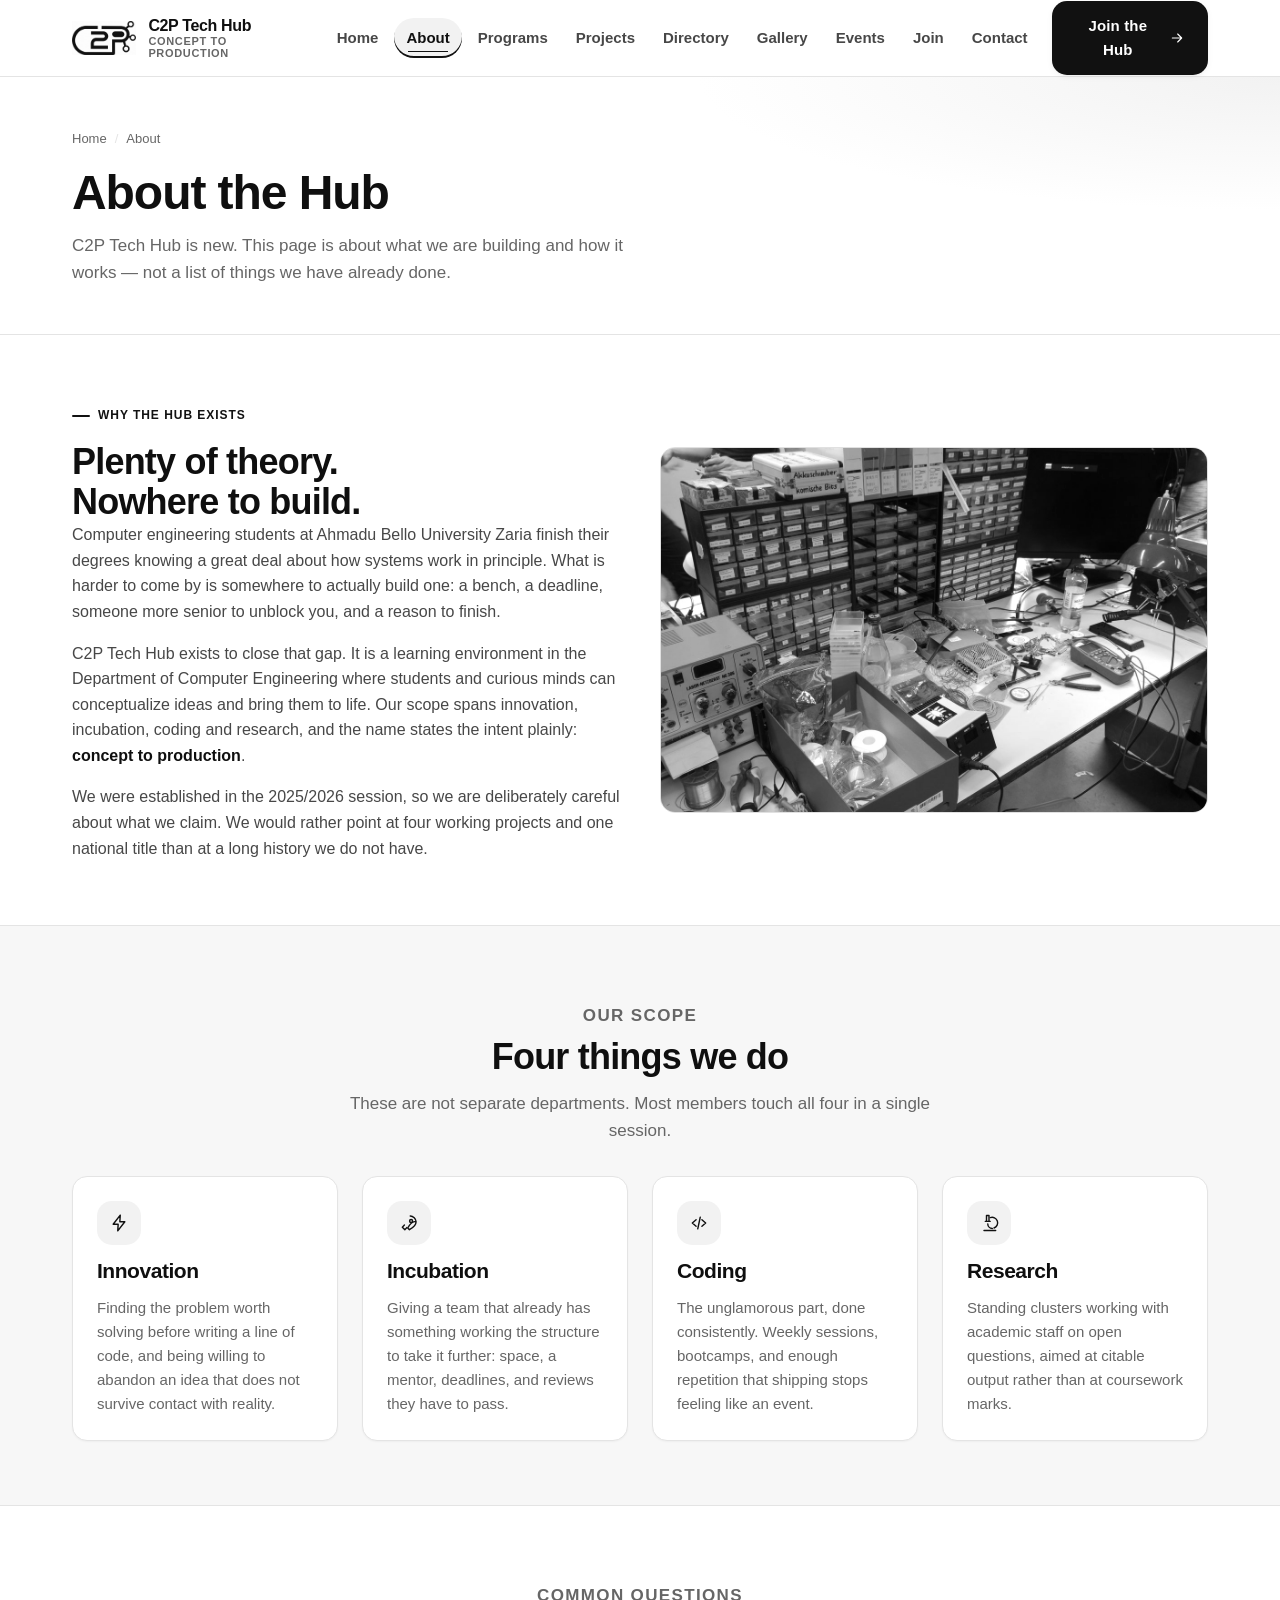
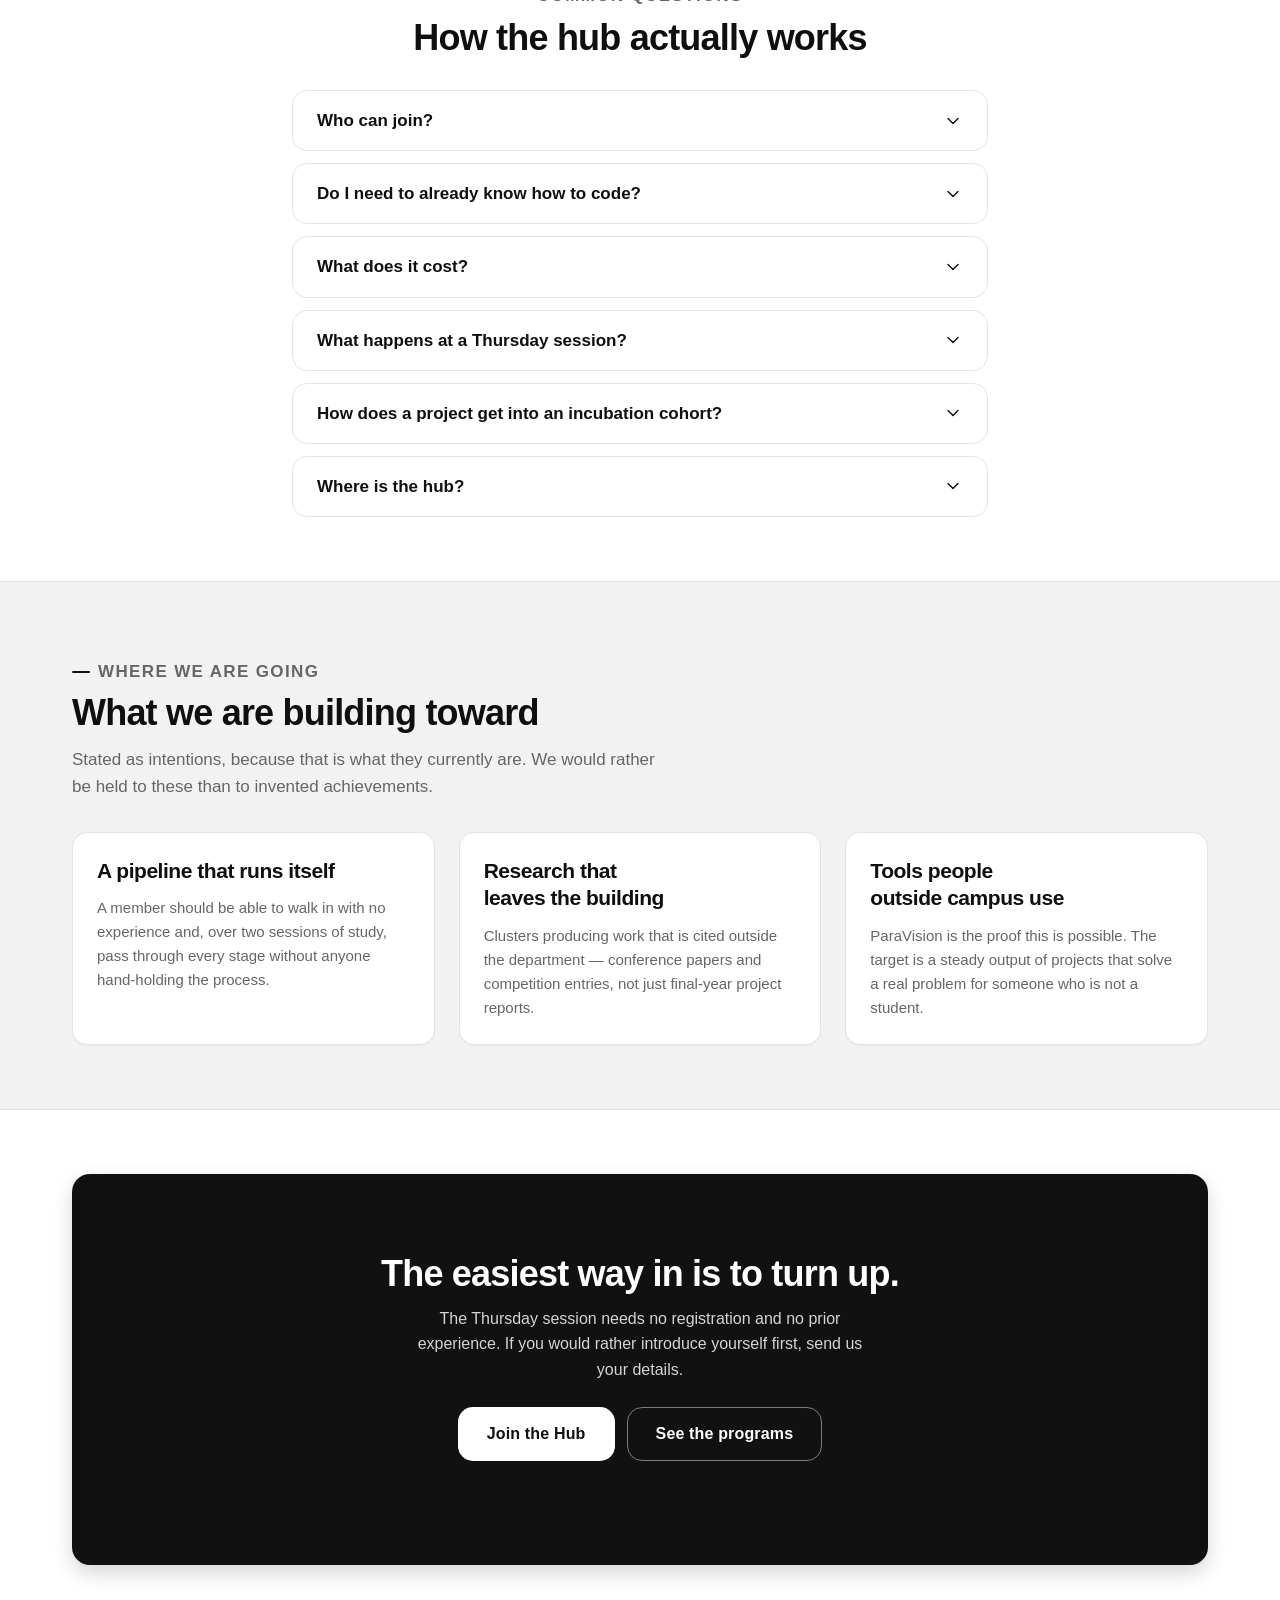
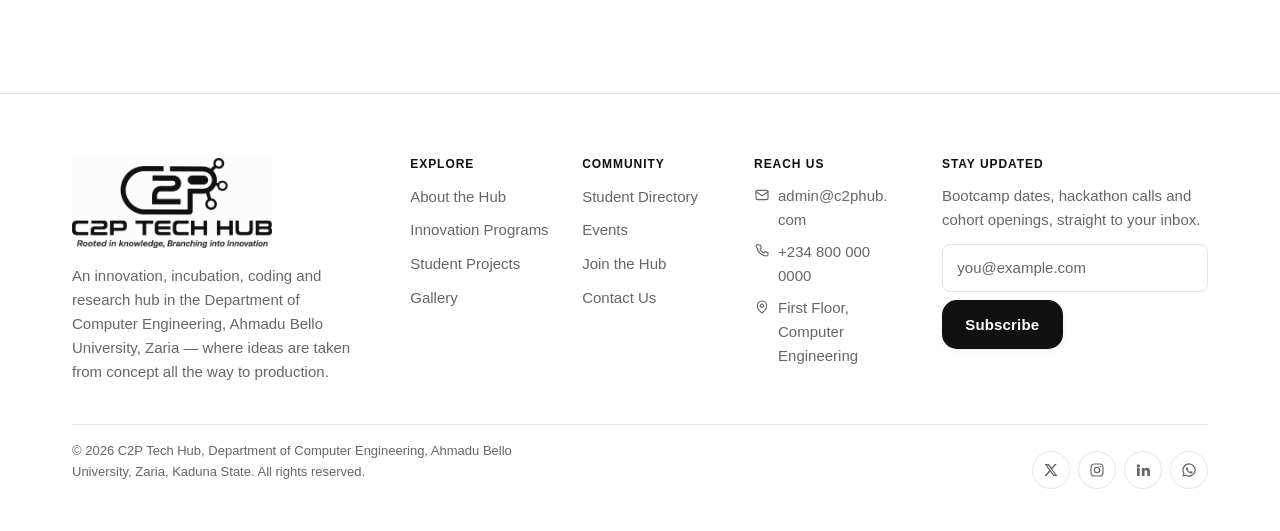
==== commit 7ea22d11: "Update author and location details in about.html" ====
--- a/c2p-hub/about.html
+++ b/c2p-hub/about.html
@@ -5,7 +5,7 @@
   <meta name="viewport" content="width=device-width, initial-scale=1">
   <title>About the Hub | C2P Tech Hub &mdash; Concept to Production</title>
   <meta name="description" content="C2P Tech Hub is a newly established innovation, incubation, coding and research hub in the Department of Computer Engineering, Ahmadu Bello University, Zaria. Here is what we are building and how it works.">
-  <meta name="author" content="C2P Tech Hub, Department of Computer Engineering, Ahmadu Bello University, Zaria">
+  <meta name="author" content="C2P Tech Hub, Department of Computer Engineering, Ahmadu Bello University, Zaria, Kaduna State">
   <meta name="theme-color" content="#111111">
   <link rel="icon" href="assets/images/C2PLOGO-mark-mono.png" type="image/png">
   <link rel="stylesheet" href="assets/css/reset.css">
@@ -127,7 +127,7 @@
             <p class="eyebrow">Why the hub exists</p>
             <h2 id="why-title">Plenty of theory. Nowhere to build.</h2>
             <p>
-              Computer engineering students at Ahmadu Bello University finish their
+              Computer engineering students at Ahmadu Bello University Zaria finish their
               degrees knowing a great deal about how systems work in principle. What
               is harder to come by is somewhere to actually build one: a bench, a
               deadline, someone more senior to unblock you, and a reason to finish.
@@ -246,7 +246,7 @@
             </summary>
             <div class="accordion__panel">
               <p>
-                Any student of Ahmadu Bello University, at any level from 100L
+                Any student of Ahmadu Bello University Zaria, at any level from 100L
                 upward. The hub sits inside the Department of Computer Engineering
                 but membership is not restricted to it &mdash; we currently have
                 members from Computer Science, Electrical and Electronics
@@ -489,7 +489,7 @@
       </div>
 
       <div class="footer-bottom">
-        <p>&copy; 2026 C2P Tech Hub, Department of Computer Engineering, Ahmadu Bello University, Zaria. All rights reserved.</p>
+        <p>&copy; 2026 C2P Tech Hub, Department of Computer Engineering, Ahmadu Bello University, Zaria, Kaduna State. All rights reserved.</p>
 
         <ul class="social-list">
           <li>
